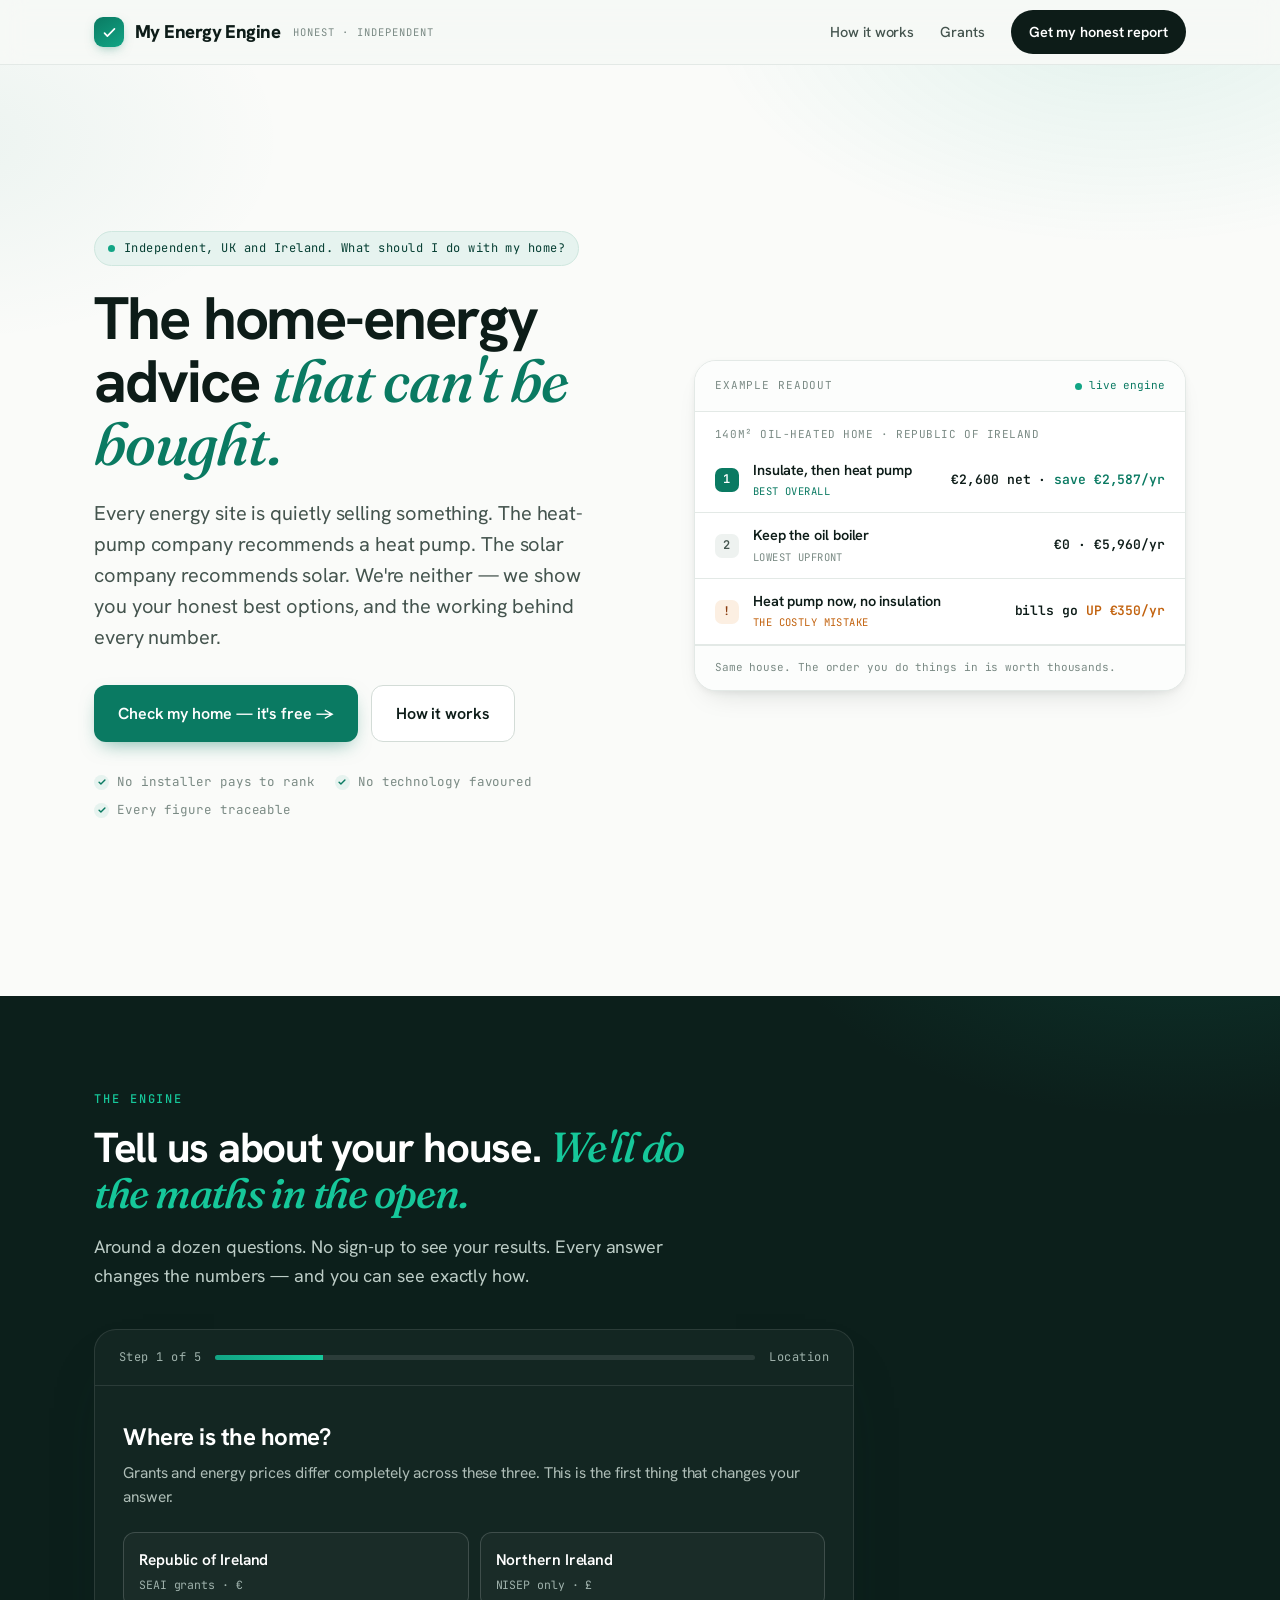
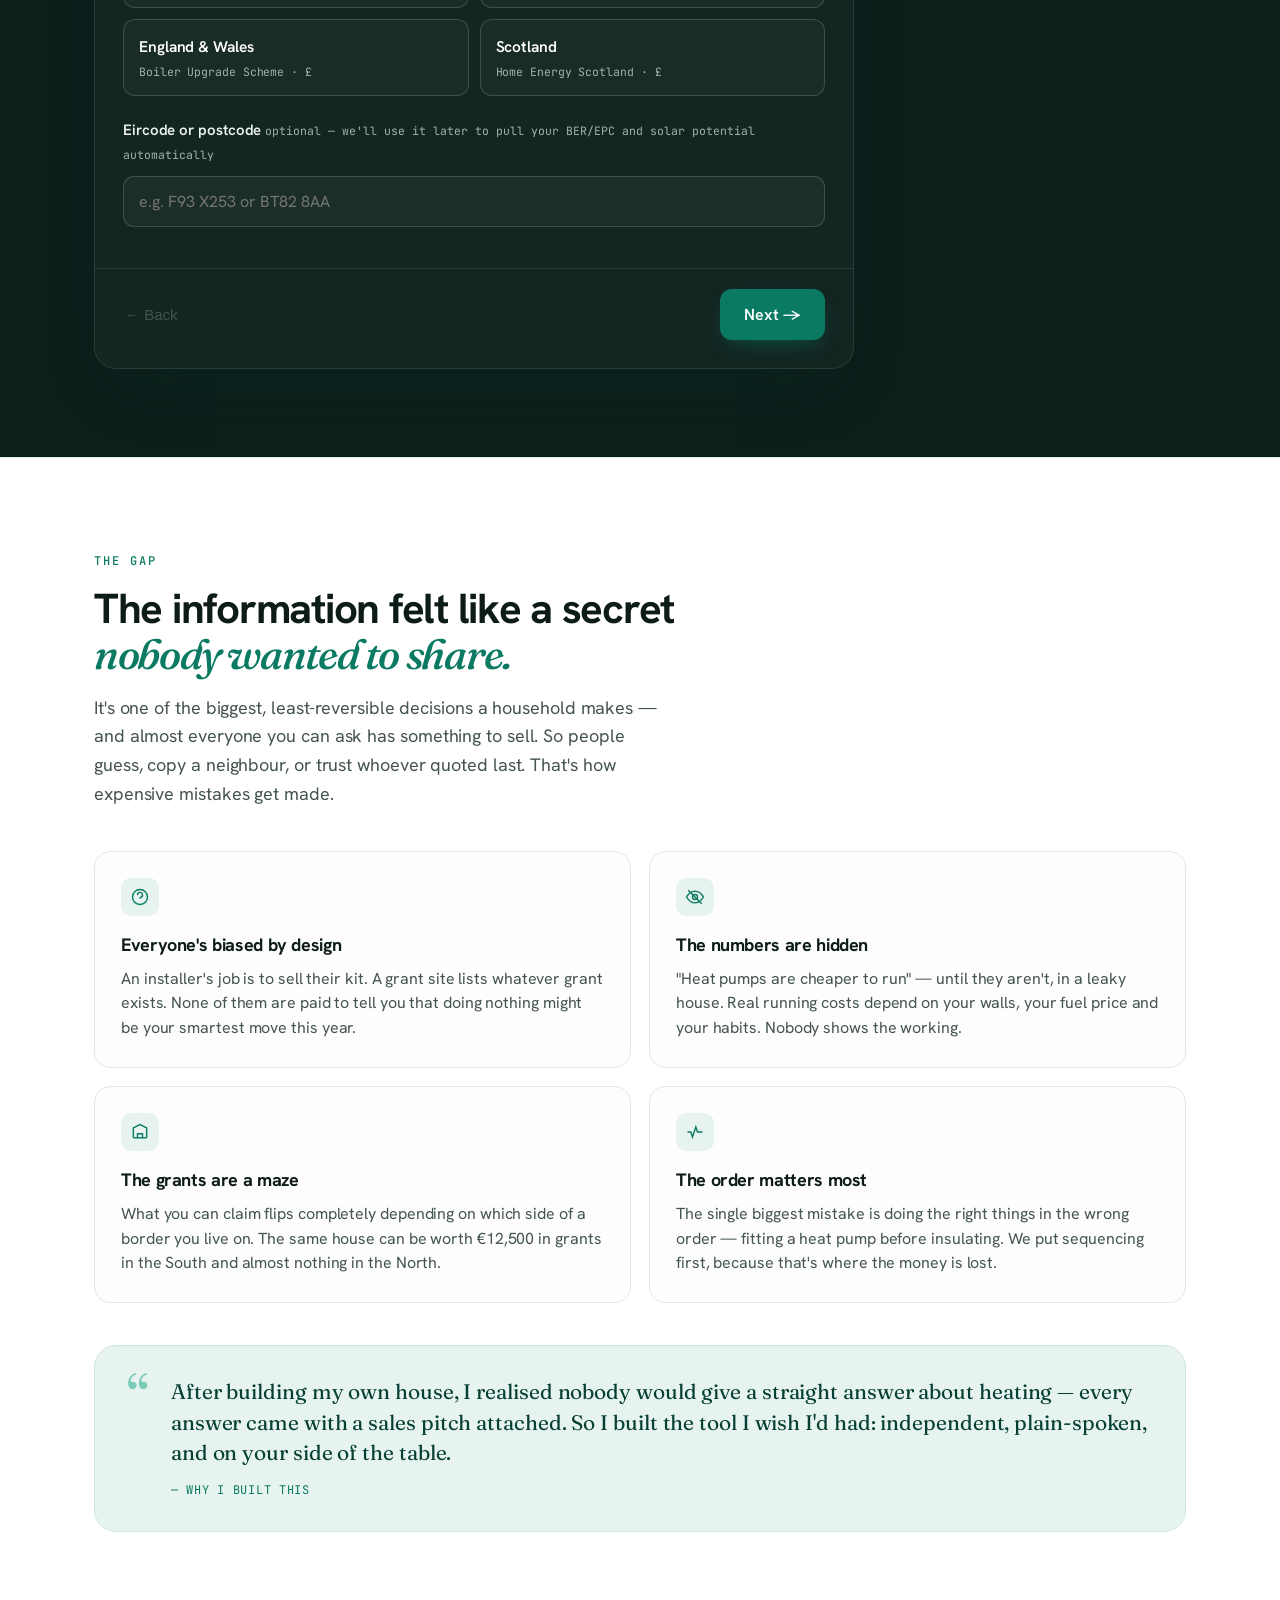
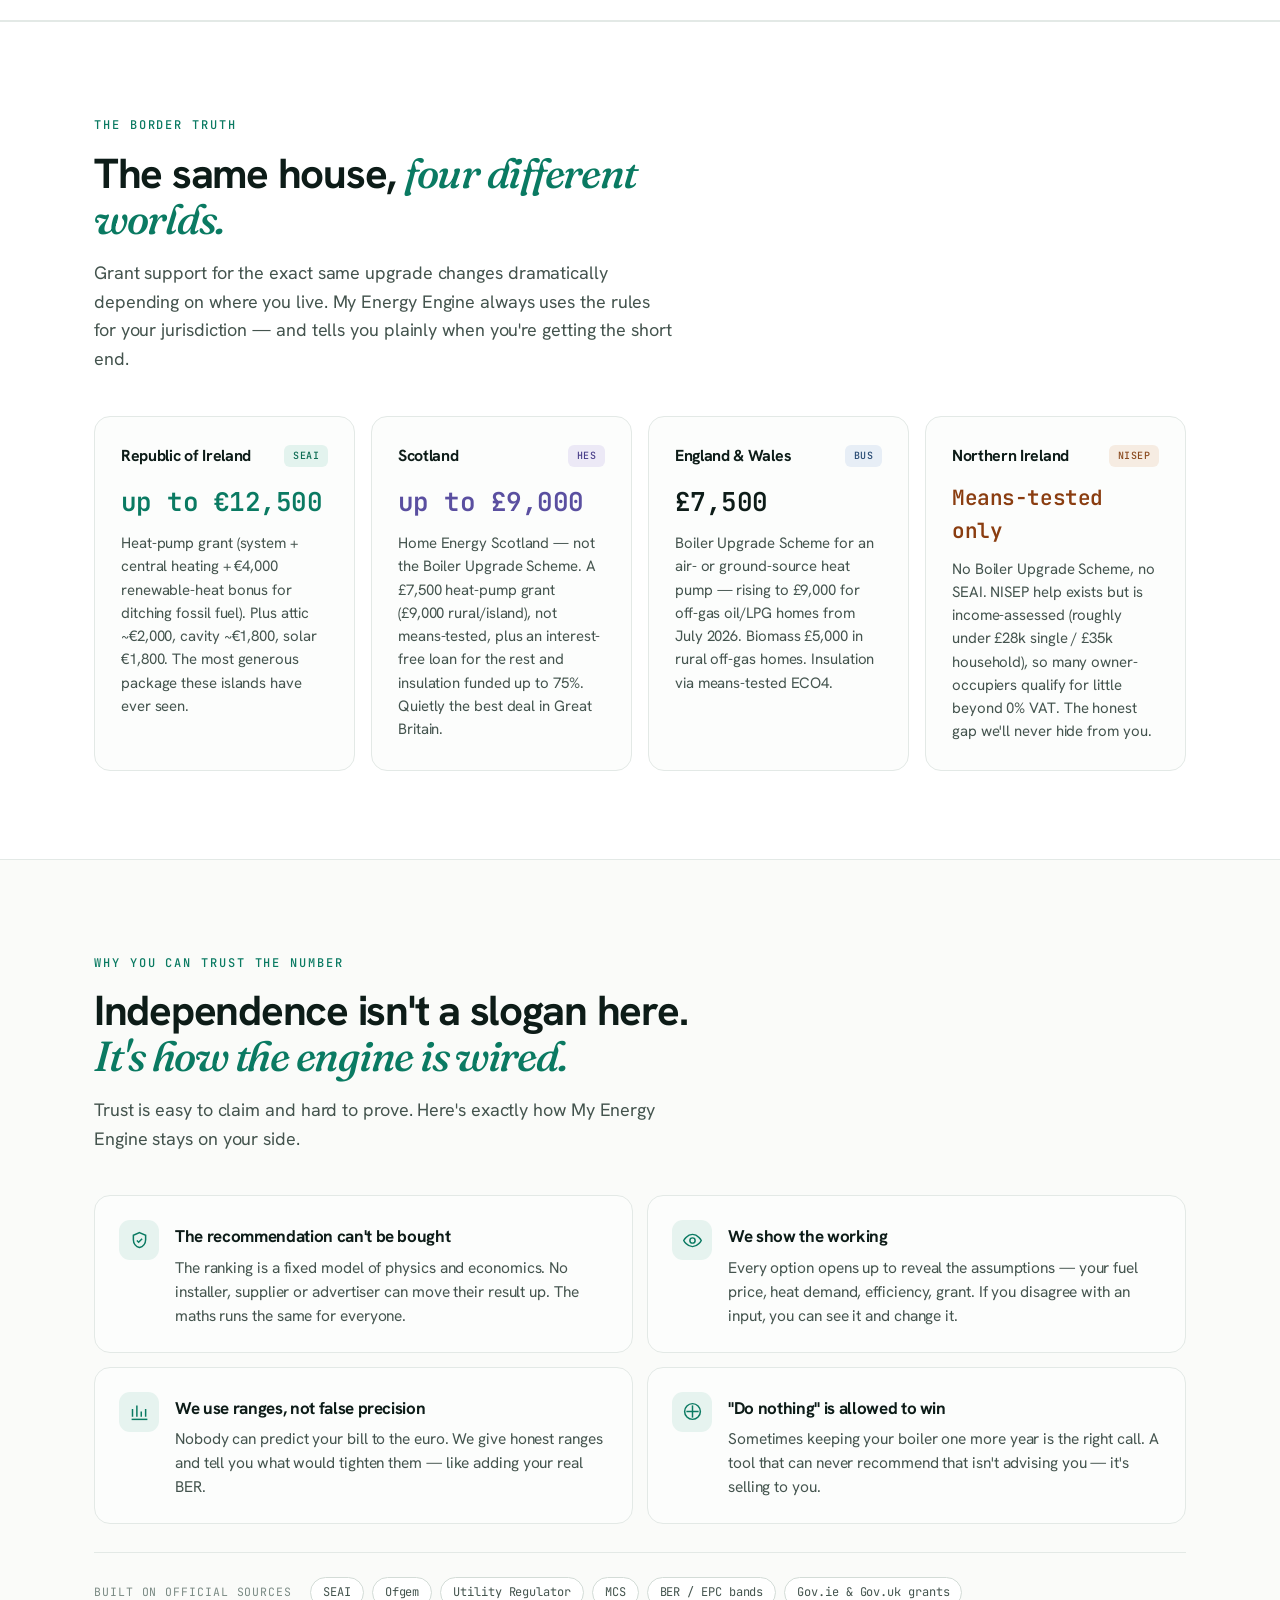
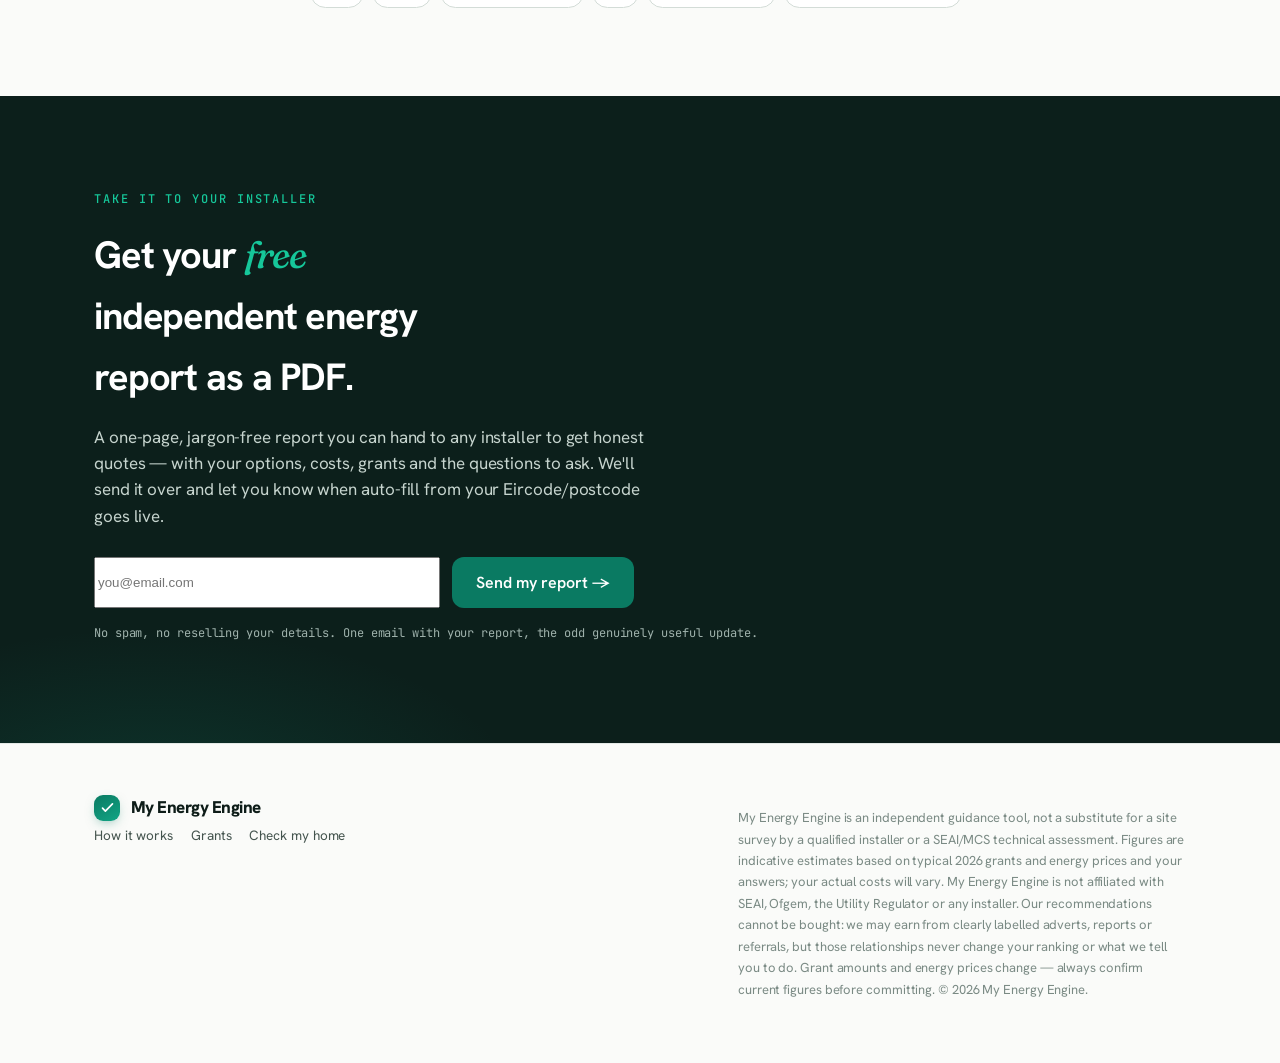
==== index.html @ 62bb9370 "Add files via upload" ====
<!DOCTYPE html>
<html lang="en">
<head>
<meta charset="UTF-8">
<meta name="viewport" content="width=device-width, initial-scale=1.0">
<title>My Energy Engine — the honest home energy advisor | UK &amp; Ireland</title>
<meta name="description" content="An independent home-energy decision engine for the UK and Ireland. We favour no technology and our ranking can't be bought. Tell us about your house and see your honest best options — heat pump, insulation, solar, boiler — with the working shown.">
<meta name="robots" content="index, follow">
<!-- Open Graph -->
<meta property="og:title" content="My Energy Engine — the honest home energy advisor">
<meta property="og:description" content="If it was my own money, what would I do with your house? An independent engine that shows its working and can't be bought.">
<meta property="og:type" content="website">
<meta property="og:locale" content="en_IE">
<!-- og:image to add: 1200x630 og-image.png -->
<link rel="preconnect" href="https://fonts.googleapis.com">
<link rel="preconnect" href="https://fonts.gstatic.com" crossorigin>
<link href="https://fonts.googleapis.com/css2?family=Hanken+Grotesk:wght@400;500;600;700;800&family=Fraunces:ital,opsz,wght@0,9..144,400;0,9..144,500;0,9..144,600;1,9..144,400;1,9..144,500&family=JetBrains+Mono:wght@400;500;600&display=swap" rel="stylesheet">
<style>
  :root{
    --bg:#fafbf9; --surface:#ffffff; --surface-2:#eef2f0; --paper:#fcfdfc;
    --ink:#0d1c18; --ink-soft:#44544e; --muted:#7a8a84; --muted-d:#9fb2ac;
    --brand:#0a7a62; --brand-2:#12a585; --brand-tint:#e6f3ef; --brand-ink:#063f33;
    --mint:#0a7a62; --mint-bright:#16c79a;
    --ember:#c2620e; --ember-soft:#e8975a; --ember-tint:#fcefe2; --ember-ink:#8a3d10;
    --gold:#b9852a;
    --panel:#0c1f1b; --panel-2:#12302a; --panel-line:rgba(255,255,255,.10);
    --line:#e3e9e6; --line-2:#d3dcd7;
    --maxw:1140px; --r:16px; --r-lg:22px;
    --sh-1:0 1px 2px rgba(13,28,24,.06), 0 1px 1px rgba(13,28,24,.04);
    --sh-2:0 2px 6px rgba(13,28,24,.05), 0 14px 30px -16px rgba(13,28,24,.18);
    --sh-3:0 30px 60px -28px rgba(8,40,33,.40);
  }
  *{box-sizing:border-box}
  html{scroll-behavior:smooth}
  body{
    margin:0;background:var(--bg);color:var(--ink);
    font-family:"Hanken Grotesk",system-ui,sans-serif;font-size:17px;line-height:1.6;
    -webkit-font-smoothing:antialiased;text-rendering:optimizeLegibility;letter-spacing:-.005em;
  }
  h1,h2,h3,h4,.ui{font-family:"Hanken Grotesk",system-ui,sans-serif;letter-spacing:-.02em;font-weight:700}
  .serif{font-family:"Fraunces",Georgia,serif;font-weight:500;letter-spacing:-.01em}
  .mono{font-family:"JetBrains Mono",ui-monospace,monospace;font-variant-numeric:tabular-nums}
  a{color:inherit}
  img{max-width:100%}
  .wrap{max-width:var(--maxw);margin:0 auto;padding:0 24px}
  .eyebrow{font-family:"JetBrains Mono",monospace;font-size:12px;letter-spacing:.16em;text-transform:uppercase;color:var(--brand);font-weight:500}
  .panel-eyebrow{color:var(--mint-bright)}

  /* reveal */
  .reveal{opacity:0;transform:translateY(14px);transition:opacity .6s cubic-bezier(.2,.6,.2,1),transform .6s cubic-bezier(.2,.6,.2,1)}
  .reveal.in{opacity:1;transform:none}

  /* ---------- top bar ---------- */
  .bar{position:sticky;top:0;z-index:40;background:rgba(246,248,246,.82);backdrop-filter:saturate(160%) blur(12px);border-bottom:1px solid var(--line)}
  .bar .wrap{display:flex;align-items:center;justify-content:space-between;height:64px}
  .brand{display:flex;align-items:center;gap:11px;font-weight:800;font-size:18.5px;letter-spacing:-.03em;white-space:nowrap;min-width:0}
  .seal{width:30px;height:30px;flex:0 0 auto;border-radius:9px;background:linear-gradient(150deg,var(--brand),var(--brand-2));display:flex;align-items:center;justify-content:center;box-shadow:0 4px 12px -4px rgba(10,122,98,.5)}
  .seal svg{width:17px;height:17px}
  .brand small{font-family:"JetBrains Mono",monospace;font-weight:400;font-size:10.5px;letter-spacing:.1em;color:var(--muted);text-transform:uppercase;margin-left:2px}
  .bar nav{display:flex;align-items:center;gap:26px}
  .bar nav a.nl{font-weight:500;font-size:14.5px;text-decoration:none;color:var(--ink-soft)}
  .bar nav a.nl:hover{color:var(--ink)}
  .bar a.cta{font-weight:600;font-size:14.5px;text-decoration:none;background:var(--ink);color:#fff;padding:10px 18px;border-radius:999px;transition:transform .12s ease,background .15s;white-space:nowrap}
  .bar a.cta:hover{background:var(--brand);transform:translateY(-1px)}
  .cta-short{display:none}

  /* ---------- hero ---------- */
  .hero{position:relative;overflow:hidden}
  .hero::before{content:"";position:absolute;inset:0;background:
    radial-gradient(680px 380px at 88% -6%, rgba(18,165,133,.10), transparent 62%),
    radial-gradient(560px 340px at -4% 8%, rgba(10,122,98,.06), transparent 60%);pointer-events:none}
  .hero .wrap{position:relative;z-index:2;display:grid;grid-template-columns:1.05fr .95fr;gap:56px;align-items:center;padding:78px 24px 88px}
  .hgrip{font-family:"JetBrains Mono",monospace;display:inline-flex;align-items:center;gap:9px;font-size:12px;letter-spacing:.04em;color:var(--brand-ink);background:var(--brand-tint);border:1px solid #cfe7df;padding:7px 13px;border-radius:999px}
  .hgrip b{width:7px;height:7px;border-radius:50%;background:var(--brand-2);display:block}
  h1.hh{font-size:clamp(36px,5.4vw,60px);line-height:1.03;margin:22px 0 0;letter-spacing:-.035em}
  h1.hh em{font-family:"Fraunces",Georgia,serif;font-style:italic;font-weight:500;color:var(--brand);letter-spacing:-.02em}
  .hero .lede{font-size:clamp(17px,2vw,20px);color:var(--ink-soft);max-width:46ch;margin:22px 0 0;line-height:1.55}
  .hero-cta{display:flex;flex-wrap:wrap;gap:13px;margin:32px 0 0}
  .btn{font-family:"Hanken Grotesk",sans-serif;font-weight:600;font-size:16px;border:0;border-radius:12px;padding:15px 24px;cursor:pointer;text-decoration:none;display:inline-flex;align-items:center;gap:9px;transition:transform .12s ease,background .15s ease,box-shadow .15s,border-color .15s}
  .btn:active{transform:translateY(1px)}
  .btn-primary{background:var(--brand);color:#fff;box-shadow:0 8px 20px -8px rgba(10,122,98,.6)}
  .btn-primary:hover{background:#096b56;box-shadow:0 10px 26px -8px rgba(10,122,98,.7)}
  .btn-ghost{background:var(--surface);color:var(--ink);border:1px solid var(--line-2)}
  .btn-ghost:hover{border-color:var(--ink);background:#fff}
  .htrust{display:flex;flex-wrap:wrap;gap:8px 20px;margin:30px 0 0;font-family:"JetBrains Mono",monospace;font-size:12.5px;color:var(--muted)}
  .htrust span{display:flex;align-items:center;gap:8px}
  .htrust span::before{content:"";width:15px;height:15px;flex:0 0 auto;border-radius:50%;background:var(--brand-tint) url("data:image/svg+xml,%3Csvg xmlns='http://www.w3.org/2000/svg' width='10' height='10' viewBox='0 0 12 12'%3E%3Cpath d='M2.5 6.2l2.2 2.2L9.5 3.6' stroke='%230a7a62' stroke-width='1.7' fill='none' stroke-linecap='round' stroke-linejoin='round'/%3E%3C/svg%3E") center/10px no-repeat}

  /* hero readout card */
  .readout{background:var(--surface);border:1px solid var(--line);border-radius:var(--r-lg);box-shadow:var(--sh-2);overflow:hidden}
  .ro-top{display:flex;align-items:center;justify-content:space-between;padding:16px 20px;border-bottom:1px solid var(--line);background:var(--paper)}
  .ro-top .rl{font-family:"JetBrains Mono",monospace;font-size:11px;letter-spacing:.08em;text-transform:uppercase;color:var(--muted)}
  .ro-live{display:flex;align-items:center;gap:7px;font-family:"JetBrains Mono",monospace;font-size:11px;color:var(--brand)}
  .ro-live i{width:7px;height:7px;border-radius:50%;background:var(--brand-2);box-shadow:0 0 0 0 rgba(18,165,133,.5);animation:pulse 2.4s infinite}
  @keyframes pulse{0%{box-shadow:0 0 0 0 rgba(18,165,133,.45)}70%{box-shadow:0 0 0 7px rgba(18,165,133,0)}100%{box-shadow:0 0 0 0 rgba(18,165,133,0)}}
  .ro-sub{padding:14px 20px 4px;font-family:"JetBrains Mono",monospace;font-size:11px;letter-spacing:.05em;text-transform:uppercase;color:var(--muted)}
  .ro-row{display:flex;align-items:center;gap:14px;justify-content:space-between;padding:13px 20px;border-bottom:1px solid var(--line)}
  .ro-row:last-child{border-bottom:0}
  .ro-rank{width:24px;height:24px;border-radius:7px;flex:0 0 auto;display:flex;align-items:center;justify-content:center;font-family:"JetBrains Mono",monospace;font-size:12px;font-weight:600;background:var(--surface-2);color:var(--ink-soft)}
  .ro-row.best .ro-rank{background:var(--brand);color:#fff}
  .ro-row.bad .ro-rank{background:var(--ember-tint);color:var(--ember-ink)}
  .ro-name{flex:1;min-width:0}
  .ro-name .nm{display:block;font-weight:600;font-size:14.5px;line-height:1.25}
  .ro-name .tg{display:block;font-family:"JetBrains Mono",monospace;font-size:10.5px;letter-spacing:.04em;color:var(--muted);text-transform:uppercase;margin-top:4px}
  .ro-row.best .ro-name .tg{color:var(--brand)}
  .ro-row.bad .ro-name .tg{color:var(--ember)}
  .ro-fig{font-family:"JetBrains Mono",monospace;font-size:13px;font-weight:600;text-align:right;white-space:nowrap}
  .ro-fig b{color:var(--brand);font-weight:600}
  .ro-row.bad .ro-fig b{color:var(--ember)}
  .ro-foot{padding:13px 20px;font-family:"JetBrains Mono",monospace;font-size:11px;color:var(--muted);background:var(--paper);border-top:1px solid var(--line)}

  /* ---------- generic sections ---------- */
  section{padding:88px 0}
  .sec-head{max-width:62ch}
  .sec-head h2{font-size:clamp(28px,4vw,42px);line-height:1.07;margin:14px 0 0;letter-spacing:-.03em}
  .sec-head h2 em{font-family:"Fraunces",Georgia,serif;font-style:italic;font-weight:500;color:var(--brand)}
  .sec-head p{color:var(--ink-soft);margin:16px 0 0;font-size:18px;max-width:58ch}

  /* problem */
  .problem{background:var(--surface);border-top:1px solid var(--line);border-bottom:1px solid var(--line)}
  .pgrid{display:grid;grid-template-columns:repeat(2,1fr);gap:18px;margin-top:42px}
  .pcard{background:var(--paper);border:1px solid var(--line);border-radius:var(--r);padding:26px;transition:transform .18s ease,box-shadow .18s ease,border-color .18s}
  .pcard:hover{transform:translateY(-3px);box-shadow:var(--sh-2);border-color:var(--line-2)}
  .picon{width:38px;height:38px;border-radius:10px;background:var(--brand-tint);display:flex;align-items:center;justify-content:center;margin-bottom:15px}
  .picon svg{width:20px;height:20px;stroke:var(--brand);fill:none;stroke-width:1.7}
  .pcard h3{font-size:18px;margin:0 0 7px;font-weight:700;letter-spacing:-.02em}
  .pcard p{margin:0;color:var(--ink-soft);font-size:16px;line-height:1.55}
  .founder{margin-top:42px;display:flex;gap:22px;align-items:flex-start;background:var(--brand-tint);border:1px solid #cfe7df;border-radius:var(--r-lg);padding:30px 32px}
  .founder .qmark{font-family:"Fraunces",Georgia,serif;font-size:60px;line-height:.7;color:var(--brand-2);flex:0 0 auto;opacity:.5}
  .founder p{margin:0;font-family:"Fraunces",Georgia,serif;font-size:21px;line-height:1.45;color:var(--brand-ink);font-weight:400}
  .founder cite{display:block;margin-top:14px;font-family:"JetBrains Mono",monospace;font-style:normal;font-size:12px;letter-spacing:.06em;color:var(--brand);text-transform:uppercase}

  /* ---------- the engine / wizard (dark instrument) ---------- */
  .engine{background:var(--panel);color:#eef3f0;position:relative;overflow:hidden}
  .engine::before{content:"";position:absolute;inset:0;background:radial-gradient(700px 380px at 92% -10%,rgba(18,165,133,.16),transparent 60%);pointer-events:none}
  .engine .wrap{position:relative;z-index:2}
  .engine .sec-head h2{color:#fff}
  .engine .sec-head h2 em{color:var(--mint-bright)}
  .engine .sec-head p{color:#bcccc6}
  .engine .eyebrow{color:var(--mint-bright)}
  .wizard{margin-top:38px;background:rgba(255,255,255,.03);border:1px solid var(--panel-line);border-radius:var(--r-lg);overflow:hidden;box-shadow:var(--sh-3);max-width:760px}
  .prog{display:flex;align-items:center;gap:14px;padding:18px 24px;border-bottom:1px solid var(--panel-line);font-family:"JetBrains Mono",monospace;font-size:12px;color:var(--muted-d);letter-spacing:.04em}
  .progbar{flex:1;height:5px;border-radius:3px;background:rgba(255,255,255,.10);overflow:hidden}
  .progbar i{display:block;height:100%;width:20%;background:linear-gradient(90deg,var(--brand-2),var(--mint-bright));transition:width .4s cubic-bezier(.2,.7,.2,1)}
  .step{display:none;padding:32px 28px 8px}
  .step.active{display:block;animation:fade .35s ease}
  @keyframes fade{from{opacity:0;transform:translateY(7px)}to{opacity:1;transform:none}}
  .step h3{font-size:24px;margin:0 0 5px;color:#fff;font-weight:700;letter-spacing:-.02em}
  .step .hint{color:#aebdb7;font-size:15.5px;margin:0 0 24px;line-height:1.5}
  .field{margin:0 0 22px}
  .field>label{display:block;font-weight:600;font-size:15px;margin-bottom:10px;color:#eef3f0}
  .field .sub{font-family:"JetBrains Mono",monospace;font-size:11.5px;color:var(--muted-d);font-weight:400;text-transform:none;letter-spacing:0}
  select,input[type=text],input[type=number]{
    width:100%;font-family:"Hanken Grotesk",sans-serif;font-size:16px;color:#fff;background:rgba(255,255,255,.04);
    border:1px solid rgba(255,255,255,.16);border-radius:11px;padding:14px 15px;appearance:none;transition:border-color .15s,box-shadow .15s}
  select{background-image:url("data:image/svg+xml,%3Csvg xmlns='http://www.w3.org/2000/svg' width='12' height='8' viewBox='0 0 12 8'%3E%3Cpath d='M1 1l5 5 5-5' stroke='%237fb3a6' stroke-width='1.6' fill='none'/%3E%3C/svg%3E");background-repeat:no-repeat;background-position:right 15px center;padding-right:38px}
  select:focus,input:focus{outline:none;border-color:var(--mint-bright);box-shadow:0 0 0 3px rgba(22,199,154,.22)}
  .opts{display:grid;gap:11px}
  .opts.cols-3{grid-template-columns:repeat(3,1fr)}
  .opts.cols-2{grid-template-columns:repeat(2,1fr)}
  .opt{position:relative}
  .opt input{position:absolute;opacity:0;inset:0;cursor:pointer}
  .opt label{display:block;cursor:pointer;border:1px solid rgba(255,255,255,.16);border-radius:12px;padding:15px;background:rgba(255,255,255,.03);transition:.15s;height:100%}
  .opt .ot{font-weight:600;font-size:15.5px;color:#fff}
  .opt .od{font-family:"JetBrains Mono",monospace;font-size:11.5px;color:var(--muted-d);margin-top:4px;line-height:1.35}
  .opt input:checked+label{border-color:var(--mint-bright);background:rgba(22,199,154,.12);box-shadow:0 0 0 1px var(--mint-bright) inset}
  .opt input:focus-visible+label{outline:2px solid var(--mint-bright);outline-offset:2px}
  .rangewrap{display:flex;align-items:center;gap:16px}
  input[type=range]{flex:1;-webkit-appearance:none;height:6px;border-radius:3px;background:rgba(255,255,255,.16);padding:0}
  input[type=range]::-webkit-slider-thumb{-webkit-appearance:none;width:22px;height:22px;border-radius:50%;background:var(--mint-bright);cursor:pointer;border:3px solid #0c1f1b;box-shadow:0 2px 8px rgba(0,0,0,.4)}
  input[type=range]::-moz-range-thumb{width:22px;height:22px;border-radius:50%;background:var(--mint-bright);cursor:pointer;border:3px solid #0c1f1b}
  .rangeval{font-family:"JetBrains Mono",monospace;font-weight:600;font-size:17px;min-width:92px;text-align:right;color:#fff}
  .check{display:flex;gap:12px;align-items:flex-start;background:rgba(255,255,255,.03);border:1px solid rgba(255,255,255,.16);border-radius:12px;padding:14px 15px;cursor:pointer;transition:border-color .15s}
  .check:hover{border-color:rgba(255,255,255,.3)}
  .check input{margin-top:3px;width:18px;height:18px;accent-color:var(--mint-bright)}
  .check .ct{font-weight:500;font-size:15px;color:#fff}
  .check .cd{font-family:"JetBrains Mono",monospace;font-size:11.5px;color:var(--muted-d);display:block;margin-top:2px}
  .row2{display:grid;grid-template-columns:1fr 1fr;gap:15px}
  .berbox{display:none;margin-top:10px}
  .berbox.show{display:block}
  .navbtns{display:flex;justify-content:space-between;align-items:center;gap:12px;padding:20px 28px 28px;border-top:1px solid var(--panel-line);margin-top:10px}
  .lnk{background:none;border:0;color:#aebdb7;font-weight:500;font-size:15px;cursor:pointer;padding:8px 2px}
  .lnk:hover{color:#fff}
  .lnk[disabled]{opacity:.3;cursor:default}
  .err{color:var(--ember-soft);font-family:"JetBrains Mono",monospace;font-size:12.5px;margin-top:8px;min-height:1px}

  /* ---------- results ---------- */
  .results{background:var(--bg);scroll-margin-top:72px}
  .results[hidden]{display:none}
  .verdict{background:var(--panel);color:#fff;border-radius:var(--r-lg);padding:34px 32px;position:relative;overflow:hidden;box-shadow:var(--sh-3)}
  .verdict::after{content:"";position:absolute;inset:0;background:radial-gradient(560px 240px at 90% -20%,rgba(22,199,154,.22),transparent 62%);pointer-events:none}
  .verdict .vlab{font-family:"JetBrains Mono",monospace;font-size:12px;letter-spacing:.1em;text-transform:uppercase;color:var(--mint-bright);position:relative;z-index:2}
  .verdict h3{font-size:clamp(26px,4vw,38px);margin:10px 0 0;font-weight:700;position:relative;z-index:2;letter-spacing:-.03em}
  .verdict .vwhy{color:#c6d4ce;margin:15px 0 0;max-width:60ch;position:relative;z-index:2;font-size:17px;line-height:1.55}
  .vstats{display:flex;flex-wrap:wrap;gap:26px 44px;margin:28px 0 0;position:relative;z-index:2}
  .vstat .n{font-family:"JetBrains Mono",monospace;font-weight:600;font-size:25px;color:#fff;letter-spacing:-.01em}
  .vstat .n.good{color:var(--mint-bright)}
  .vstat .l{font-family:"JetBrains Mono",monospace;font-size:11px;letter-spacing:.06em;text-transform:uppercase;color:var(--muted-d);margin-top:3px}
  .confnote{margin:26px 0 0;font-family:"JetBrains Mono",monospace;font-size:12.5px;color:var(--muted-d);position:relative;z-index:2;padding-top:20px;border-top:1px solid var(--panel-line)}
  .confhead{display:flex;gap:9px;align-items:center}
  .confnote b{color:#fff;font-weight:600}
  .confgrid{display:flex;flex-wrap:wrap;gap:7px;margin-top:13px}
  .confgrid span{display:inline-flex;align-items:center;gap:5px;font-size:11.5px;padding:5px 11px;border-radius:999px;border:1px solid var(--panel-line);white-space:nowrap}
  .confgrid span.y{color:var(--mint-bright)}
  .confgrid span.n{color:#cdb893}
  .conftip{margin-top:12px;font-size:11.5px;color:var(--muted-d);max-width:54ch;line-height:1.5}
  .confdot{width:9px;height:9px;border-radius:50%;background:var(--mint-bright);flex:0 0 auto}

  .mistake{margin-top:20px;background:var(--ember-tint);border:1px solid #f0c9a6;border-left:4px solid var(--ember);border-radius:var(--r);padding:22px 24px}
  .mistake h4{font-size:17px;margin:0 0 7px;color:var(--ember-ink);font-weight:700;display:flex;align-items:center;gap:9px}
  .mistake p{margin:0;color:#6b4424;font-size:16px;line-height:1.5}

  /* provisional verdict + confirm block */
  .verdict.provisional{box-shadow:0 0 0 1px var(--gold) inset,var(--sh-3)}
  .verdict.provisional .vlab{color:#e8c98b}
  .confirm{margin:22px 0 0;position:relative;z-index:2;background:rgba(255,255,255,.05);border:1px solid var(--panel-line);border-radius:14px;padding:18px 20px}
  .cflabel{font-family:"JetBrains Mono",monospace;font-size:12px;letter-spacing:.06em;text-transform:uppercase;color:#e8c98b;font-weight:600}
  .confirm ul{margin:11px 0 0;padding-left:18px;color:#dfe8e4}
  .confirm li{margin:5px 0}
  .confirm p{margin:13px 0 0;color:#bcccc6;font-size:15px;line-height:1.5}

  /* route map */
  .route{margin-top:24px;background:var(--surface);border:1px solid var(--line);border-radius:var(--r-lg);padding:30px 30px 14px;box-shadow:var(--sh-1)}
  .route.provis{border-color:#e6d2ac;background:linear-gradient(180deg,#fffdf8,var(--surface))}
  .route-head .eyebrow{color:var(--brand)}
  .route.provis .route-head .eyebrow{color:var(--gold)}
  .route-head h3{font-size:clamp(20px,3vw,26px);margin:10px 0 0;letter-spacing:-.025em;font-weight:700}
  .route-econ{font-family:"JetBrains Mono",monospace;font-size:14px;color:var(--ink-soft);margin:12px 0 0}
  .route-econ b{color:var(--brand);font-weight:600}
  .route-econ.muted{color:var(--muted)}
  .steps{list-style:none;margin:26px 0 0;padding:0}
  .rstep{display:flex;gap:18px;padding:0 0 24px;position:relative}
  .rstep::before{content:"";position:absolute;left:16px;top:34px;bottom:0;width:2px;background:var(--line-2)}
  .rstep:last-child::before{display:none}
  .rdot{width:34px;height:34px;border-radius:50%;flex:0 0 auto;background:var(--brand);color:#fff;font-family:"JetBrains Mono",monospace;font-weight:600;font-size:14px;display:flex;align-items:center;justify-content:center;position:relative;z-index:1}
  .route.provis .rdot{background:var(--gold)}
  .rbody{padding-top:4px;min-width:0}
  .rtitle{font-weight:700;font-size:17px;letter-spacing:-.02em;display:flex;align-items:center;gap:10px;flex-wrap:wrap}
  .rtag{font-family:"JetBrains Mono",monospace;font-size:10px;letter-spacing:.05em;text-transform:uppercase;color:var(--brand);background:var(--brand-tint);border-radius:999px;padding:3px 9px;font-weight:500}
  .route.provis .rtag{color:var(--gold);background:#f7eeda}
  .rbody p{margin:6px 0 0;color:var(--ink-soft);font-size:15.5px;line-height:1.5}
  .rcost{font-family:"JetBrains Mono",monospace;font-size:13px;color:var(--ink);margin-top:9px;display:inline-block;background:var(--surface-2);border-radius:8px;padding:5px 11px}

  /* conditional verdict */
  .verdict.conditional{box-shadow:0 0 0 1px var(--mint-bright) inset,var(--sh-3)}
  .verdict.conditional .vlab{color:var(--mint-bright)}
  .verdict .vwhy em{font-family:"Fraunces",Georgia,serif;font-style:italic;color:var(--mint-bright)}
  .condition{margin:22px 0 0;position:relative;z-index:2;background:rgba(22,199,154,.08);border:1px solid rgba(22,199,154,.3);border-radius:14px;padding:18px 20px}
  .condition .cflabel{color:var(--mint-bright)}
  .condition ul{margin:11px 0 0;padding-left:18px;color:#dfe8e4}
  .condition li{margin:6px 0;line-height:1.45}
  .condition b{color:#fff;font-weight:600}
  .condition p{margin:13px 0 0;color:#bcccc6;font-size:15px;line-height:1.5}

  /* red flags panel */
  .flags{margin-top:24px;background:var(--surface);border:1px solid var(--line);border-radius:var(--r-lg);padding:28px 28px 12px;box-shadow:var(--sh-1)}
  .flags-head{display:flex;gap:15px;align-items:flex-start}
  .fico{width:34px;height:34px;border-radius:9px;flex:0 0 auto;background:var(--ember-tint);color:var(--ember-ink);font-family:"JetBrains Mono",monospace;font-weight:600;font-size:18px;display:flex;align-items:center;justify-content:center}
  .flags-head h3{font-size:clamp(19px,3vw,23px);margin:2px 0 0;letter-spacing:-.025em;font-weight:700}
  .flags-head p{margin:6px 0 0;color:var(--ink-soft);font-size:15.5px;line-height:1.45}
  .flist{margin-top:10px}
  .flag{padding:18px 0;border-top:1px solid var(--line);display:flex;gap:14px}
  .flag::before{content:"";flex:0 0 auto;width:8px;height:8px;border-radius:2px;background:var(--ember);margin-top:8px}
  .fbody{min-width:0}
  .ft{font-weight:700;font-size:16px;letter-spacing:-.015em}
  .fd{color:var(--ink-soft);font-size:15.5px;line-height:1.5;margin-top:3px}

  /* assumptions centre */
  .assume{margin-top:24px;background:var(--surface);border:1px solid var(--line);border-radius:var(--r-lg);box-shadow:var(--sh-1);overflow:hidden}
  .assume summary{list-style:none;cursor:pointer;display:flex;align-items:center;justify-content:space-between;gap:12px;padding:20px 24px;font-weight:700;font-size:16.5px;letter-spacing:-.02em}
  .assume summary::-webkit-details-marker{display:none}
  .aco{color:var(--brand);margin-right:5px}
  .achint{font-family:"JetBrains Mono",monospace;font-size:11px;letter-spacing:.05em;text-transform:uppercase;color:var(--muted);font-weight:500;flex:0 0 auto}
  .assume[open] summary{border-bottom:1px solid var(--line)}
  .abody{padding:22px 24px 24px}
  .ac-intro{margin:0;color:var(--ink-soft);font-size:15.5px;line-height:1.5}
  .ac-edited{color:var(--brand)}
  .ac-group{margin-top:22px}
  .ac-gl{font-family:"JetBrains Mono",monospace;font-size:11.5px;letter-spacing:.06em;text-transform:uppercase;color:var(--brand);font-weight:600;margin-bottom:12px}
  .ac-gl small{color:var(--muted);font-weight:400;text-transform:none;letter-spacing:0;margin-left:4px}
  .ac-note{margin:0 0 12px;font-size:14px;color:var(--ink-soft);background:var(--surface-2);border-radius:10px;padding:11px 13px;line-height:1.45}
  .ac-fields{display:grid;grid-template-columns:repeat(auto-fit,minmax(190px,1fr));gap:13px}
  .acf{display:flex;flex-direction:column;gap:6px}
  .acf span{font-size:13.5px;color:var(--ink-soft);font-weight:600}
  .acf span small{color:var(--muted);font-weight:400;font-family:"JetBrains Mono",monospace}
  .acf input{width:100%;font-family:"JetBrains Mono",monospace;font-size:15px;color:var(--ink);background:var(--paper);border:1px solid var(--line-2);border-radius:10px;padding:11px 12px;-moz-appearance:textfield}
  .acf input:focus{outline:none;border-color:var(--brand);box-shadow:0 0 0 3px rgba(10,122,98,.15)}
  .ac-read{display:grid;gap:10px}
  .ac-read span{font-size:14.5px;color:var(--ink-soft)}
  .ac-read b{color:var(--ink);font-weight:600}
  .ac-read .mono{color:var(--brand)}
  .ac-actions{display:flex;flex-wrap:wrap;align-items:center;gap:14px;margin-top:24px;padding-top:20px;border-top:1px solid var(--line)}
  .ac-reset{background:none;border:0;color:var(--ink-soft);font-family:"Hanken Grotesk",sans-serif;font-weight:600;font-size:14.5px;cursor:pointer;padding:8px 4px}
  .ac-reset:hover{color:var(--ink)}

  .rlist{margin-top:32px;display:grid;gap:16px}
  .card{background:var(--surface);border:1px solid var(--line);border-radius:var(--r);overflow:hidden;transition:box-shadow .18s,transform .18s,border-color .18s}
  .card:hover{box-shadow:var(--sh-2);transform:translateY(-2px)}
  .card.top{border-color:var(--brand);box-shadow:0 0 0 1px var(--brand) inset,0 14px 36px -20px rgba(10,122,98,.5)}
  .chead{display:flex;align-items:flex-start;gap:15px;padding:22px 24px 17px}
  .rank{font-family:"JetBrains Mono",monospace;font-weight:600;font-size:13px;color:#fff;background:var(--ink);width:32px;height:32px;border-radius:9px;display:flex;align-items:center;justify-content:center;flex:0 0 auto}
  .card.top .rank{background:var(--brand)}
  .ctitle{flex:1;min-width:0}
  .ctitle h4{font-size:19px;margin:0;font-weight:700;letter-spacing:-.02em}
  .ctitle .meas{font-family:"JetBrains Mono",monospace;font-size:12.5px;color:var(--muted);margin-top:5px}
  .badges{display:flex;flex-wrap:wrap;gap:6px;margin-top:11px}
  .badge{font-family:"JetBrains Mono",monospace;font-size:10.5px;letter-spacing:.04em;text-transform:uppercase;padding:4px 10px;border-radius:999px;border:1px solid currentColor;font-weight:500}
  .badge.run{color:var(--brand)}
  .badge.up{color:var(--ink-soft)}
  .badge.green{color:#2f8f4f}
  .badge.pay{color:var(--gold)}
  .badge.warn{color:var(--ember);border-color:var(--ember);background:var(--ember-tint)}
  .cfigs{display:grid;grid-template-columns:repeat(4,1fr);border-top:1px solid var(--line);background:var(--paper)}
  .cfig{padding:16px 18px;border-right:1px solid var(--line)}
  .cfig:last-child{border-right:0}
  .cfig .k{font-family:"JetBrains Mono",monospace;font-size:10px;letter-spacing:.05em;text-transform:uppercase;color:var(--muted)}
  .cfig .v{font-family:"JetBrains Mono",monospace;font-weight:600;font-size:16.5px;margin-top:4px}
  .cfig .v.run{color:var(--brand)}
  .cfig .v.bad{color:var(--ember)}
  .cfig .v small{font-size:11px;color:var(--muted);font-weight:400}
  .gauge{height:6px;background:var(--surface-2);margin:0 24px;border-radius:3px;overflow:hidden}
  .gauge i{display:block;height:100%;border-radius:3px;background:linear-gradient(90deg,var(--brand),var(--brand-2));transition:width .6s cubic-bezier(.2,.7,.2,1)}
  .gauge.over i{background:linear-gradient(90deg,var(--ember-soft),var(--ember))}
  .working{padding:0 24px}
  .working details{border-top:1px solid var(--line);margin-top:6px}
  .working summary{list-style:none;cursor:pointer;font-weight:600;font-size:14px;color:var(--brand);padding:15px 0;display:flex;align-items:center;gap:8px}
  .working summary::-webkit-details-marker{display:none}
  .working summary::before{content:"";width:8px;height:8px;border-right:2px solid var(--brand);border-bottom:2px solid var(--brand);transform:rotate(-45deg);transition:transform .18s;margin-left:2px}
  details[open] summary::before{transform:rotate(45deg)}
  .working .wbody{padding:2px 0 22px;font-size:15px;color:var(--ink-soft)}
  .working .wbody ul{margin:6px 0 0;padding-left:18px}
  .working .wbody li{margin:5px 0;line-height:1.5}
  .working .wbody .warnline{color:var(--ember-ink)}

  .restart{margin-top:28px;text-align:center}

  /* paid report CTA — the till */
  .report-cta{margin-top:24px;background:linear-gradient(160deg,var(--brand-tint),var(--surface));border:1px solid #cfe7df;border-radius:var(--r-lg);padding:32px 30px;text-align:center;box-shadow:var(--sh-1)}
  .rc-tag{font-family:"JetBrains Mono",monospace;font-size:11.5px;letter-spacing:.1em;text-transform:uppercase;color:var(--brand);font-weight:600}
  .report-cta h3{font-size:clamp(21px,3.4vw,28px);margin:12px 0 0;letter-spacing:-.025em;color:var(--brand-ink)}
  .report-cta>p{margin:14px auto 0;max-width:54ch;color:var(--ink-soft);font-size:16px;line-height:1.55}
  .report-cta .btn-primary{margin-top:22px}
  .rc-note{font-family:"JetBrains Mono",monospace;font-size:12px;color:var(--muted);margin-top:16px}

  /* grants */
  .grants{background:var(--surface);border-top:1px solid var(--line);border-bottom:1px solid var(--line)}
  .gflex{display:grid;grid-template-columns:repeat(4,1fr);gap:16px;margin-top:42px}
  .gcard{border:1px solid var(--line);border-radius:var(--r);padding:26px;background:var(--paper);transition:transform .18s,box-shadow .18s}
  .gcard:hover{transform:translateY(-3px);box-shadow:var(--sh-2)}
  .gcard h3{font-size:16px;margin:0 0 12px;font-weight:700;display:flex;align-items:center;gap:9px;justify-content:space-between}
  .gcard .gtag{font-family:"JetBrains Mono",monospace;font-size:10px;letter-spacing:.05em;text-transform:uppercase;padding:3px 9px;border-radius:6px;font-weight:500}
  .gcard.roi .gtag{background:#e3f3ee;color:#0c6b53}
  .gcard.gb .gtag{background:#e7eef6;color:#274a73}
  .gcard.ni .gtag{background:#f6ece2;color:#8a4a1f}
  .gcard.scot .gtag{background:#ece9f6;color:#4a3f8a}
  .gcard.scot .big{color:#5a4fa0}
  .gcard p{margin:10px 0 0;font-size:15px;color:var(--ink-soft);line-height:1.55}
  .gcard .big{font-family:"JetBrains Mono",monospace;font-weight:600;font-size:26px;color:var(--ink);display:block;letter-spacing:-.02em}
  .gcard.roi .big{color:var(--brand)}
  .gcard.ni .big{font-size:21px;color:var(--ember-ink)}

  /* trust */
  .trust .tgrid{display:grid;grid-template-columns:1fr 1fr;gap:14px;margin-top:42px}
  .titem{display:flex;gap:16px;background:var(--paper);border:1px solid var(--line);border-radius:var(--r);padding:24px}
  .ticon{width:40px;height:40px;border-radius:11px;background:var(--brand-tint);display:flex;align-items:center;justify-content:center;flex:0 0 auto}
  .ticon svg{width:21px;height:21px;stroke:var(--brand);fill:none;stroke-width:1.7}
  .titem h3{font-size:17px;margin:3px 0 5px;font-weight:700;letter-spacing:-.02em}
  .titem p{margin:0;color:var(--ink-soft);font-size:15.5px;line-height:1.55}
  .sources{margin-top:28px;display:flex;flex-wrap:wrap;align-items:center;gap:12px 18px;padding-top:24px;border-top:1px solid var(--line)}
  .srclabel{font-family:"JetBrains Mono",monospace;font-size:11.5px;letter-spacing:.08em;text-transform:uppercase;color:var(--muted)}
  .srclist{display:flex;flex-wrap:wrap;gap:8px}
  .srclist span{font-family:"JetBrains Mono",monospace;font-size:12px;color:var(--ink-soft);background:var(--surface);border:1px solid var(--line-2);border-radius:999px;padding:5px 12px}

  /* capture */
  .capture{background:var(--panel);color:#fff;position:relative;overflow:hidden}
  .capture::before{content:"";position:absolute;inset:0;background:radial-gradient(620px 300px at 12% 110%,rgba(18,165,133,.16),transparent 60%);pointer-events:none}
  .capture .wrap{position:relative;z-index:2}
  .capture h2{color:#fff;font-size:clamp(26px,4vw,38px);margin:14px 0 0;max-width:20ch;letter-spacing:-.03em}
  .capture h2 em{font-family:"Fraunces",Georgia,serif;font-style:italic;color:var(--mint-bright);font-weight:500}
  .capture .clede{color:#c6d4ce;max-width:56ch;margin:16px 0 0;font-size:17px;line-height:1.55}
  .capform{margin-top:28px;display:flex;gap:12px;flex-wrap:wrap;max-width:540px}
  .capform input{flex:1;min-width:240px}
  .capform .btn-primary{white-space:nowrap;box-shadow:none}
  .capnote{font-family:"JetBrains Mono",monospace;font-size:12px;color:var(--muted-d);margin-top:16px}

  footer{background:var(--bg);border-top:1px solid var(--line);padding:50px 0;font-size:14.5px;color:var(--muted)}
  footer .wrap{display:flex;flex-wrap:wrap;gap:22px;justify-content:space-between;align-items:flex-start}
  footer .fbrand{display:flex;align-items:center;gap:11px;font-weight:800;font-size:17px;color:var(--ink);letter-spacing:-.03em}
  footer .disc{max-width:64ch;font-size:13px;line-height:1.65}
  footer a{color:var(--ink-soft);text-decoration:none}
  footer a:hover{color:var(--ink)}
  .flinks{display:flex;gap:18px;flex-wrap:wrap;font-size:13.5px;margin-top:4px}

  @media(max-width:880px){
    .hero .wrap{grid-template-columns:1fr;gap:40px;padding:56px 24px 64px}
    .readout{order:2}
    section{padding:64px 0}
    .pgrid,.gflex,.trust .tgrid,.vstats{grid-template-columns:1fr}
    .cfigs{grid-template-columns:1fr 1fr}
    .cfig:nth-child(2){border-right:0}
    .cfig:nth-child(1),.cfig:nth-child(2){border-bottom:1px solid var(--line)}
    .row2{grid-template-columns:1fr}
    .opts.cols-3{grid-template-columns:1fr}
    .bar nav a.nl{display:none}
    .founder{flex-direction:column;gap:8px;padding:26px 24px}
    .founder .qmark{font-size:44px}
  }
  @media(max-width:560px){
    body{font-size:16.5px}
    .brand{font-size:16px}
    .brand small{display:none}
    .seal{width:27px;height:27px}
    .bar nav{gap:0}
    .bar a.cta{padding:9px 14px;font-size:13.5px}
    .cta-full{display:none}
    .cta-short{display:inline}
    .hero .wrap{padding:40px 20px 50px}
    h1.hh{font-size:clamp(29px,8.4vw,40px)}
    .ro-row{flex-wrap:wrap;align-items:baseline}
    .ro-name{flex:1 1 auto}
    .ro-fig{flex:1 1 100%;text-align:left;padding-left:38px;margin-top:4px;white-space:normal;font-size:13.5px}
    .ro-sub{line-height:1.45}
    .founder p{font-size:18.5px}
  }
  @media(prefers-reduced-motion:reduce){*{animation:none!important;transition:none!important}.reveal{opacity:1;transform:none}}
</style>
</head>
<body>

<!-- ============ TOP BAR ============ -->
<header class="bar">
  <div class="wrap">
    <div class="brand">
      <span class="seal"><svg viewBox="0 0 24 24" fill="none"><path d="M5 13l4 4L19 7" stroke="#fff" stroke-width="2.4" stroke-linecap="round" stroke-linejoin="round"/></svg></span>
      My Energy Engine <small>honest · independent</small>
    </div>
    <nav>
      <a href="#how" class="nl">How it works</a>
      <a href="#grants" class="nl">Grants</a>
      <a href="#start" class="cta"><span class="cta-full">Get my honest report</span><span class="cta-short">Get report</span></a>
    </nav>
  </div>
</header>

<!-- ============ HERO ============ -->
<section class="hero">
  <div class="wrap">
    <div class="hcopy">
      <span class="hgrip"><b></b> Independent, UK and Ireland. What should I do with my home?</span>
      <h1 class="hh">The home-energy advice <em>that can't be bought.</em></h1>
      <p class="lede">Every energy site is quietly selling something. The heat-pump company recommends a heat pump. The solar company recommends solar. We're neither — we show you your honest best options, and the working behind every number.</p>
      <div class="hero-cta">
        <a href="#start" class="btn btn-primary">Check my home — it's free →</a>
        <a href="#how" class="btn btn-ghost">How it works</a>
      </div>
      <div class="htrust">
        <span>No installer pays to rank</span>
        <span>No technology favoured</span>
        <span>Every figure traceable</span>
      </div>
    </div>

    <div class="readout reveal" aria-hidden="true">
      <div class="ro-top">
        <span class="rl">Example readout</span>
        <span class="ro-live"><i></i> live engine</span>
      </div>
      <div class="ro-sub">140m² oil-heated home · Republic of Ireland</div>
      <div class="ro-row best">
        <span class="ro-rank">1</span>
        <span class="ro-name"><span class="nm">Insulate, then heat pump</span><span class="tg">best overall</span></span>
        <span class="ro-fig">€2,600 net · <b>save €2,587/yr</b></span>
      </div>
      <div class="ro-row">
        <span class="ro-rank">2</span>
        <span class="ro-name"><span class="nm">Keep the oil boiler</span><span class="tg">lowest upfront</span></span>
        <span class="ro-fig">€0 · €5,960/yr</span>
      </div>
      <div class="ro-row bad">
        <span class="ro-rank">!</span>
        <span class="ro-name"><span class="nm">Heat pump now, no insulation</span><span class="tg">the costly mistake</span></span>
        <span class="ro-fig">bills go <b>UP €350/yr</b></span>
      </div>
      <div class="ro-foot">Same house. The order you do things in is worth thousands.</div>
    </div>
  </div>
</section>

<!-- ============ THE ENGINE / WIZARD ============ -->
<section class="engine" id="start">
  <div class="wrap">
    <div class="sec-head reveal">
      <span class="eyebrow">The engine</span>
      <h2>Tell us about your house. <em>We'll do the maths in the open.</em></h2>
      <p>Around a dozen questions. No sign-up to see your results. Every answer changes the numbers — and you can see exactly how.</p>
    </div>

    <form class="wizard reveal" id="wiz" novalidate>
      <div class="prog">
        <span id="stepLabel">Step 1 of 5</span>
        <div class="progbar"><i id="progFill"></i></div>
        <span id="stepName">Location</span>
      </div>

      <!-- STEP 1 -->
      <div class="step active" data-step="1">
        <h3>Where is the home?</h3>
        <p class="hint">Grants and energy prices differ completely across these three. This is the first thing that changes your answer.</p>
        <div class="field">
          <div class="opts cols-2" role="radiogroup">
            <div class="opt"><input type="radio" name="region" id="r-roi" value="ROI"><label for="r-roi"><div class="ot">Republic of Ireland</div><div class="od">SEAI grants · €</div></label></div>
            <div class="opt"><input type="radio" name="region" id="r-ni" value="NI"><label for="r-ni"><div class="ot">Northern Ireland</div><div class="od">NISEP only · £</div></label></div>
            <div class="opt"><input type="radio" name="region" id="r-gb" value="GB"><label for="r-gb"><div class="ot">England &amp; Wales</div><div class="od">Boiler Upgrade Scheme · £</div></label></div>
            <div class="opt"><input type="radio" name="region" id="r-scot" value="SCOT"><label for="r-scot"><div class="ot">Scotland</div><div class="od">Home Energy Scotland · £</div></label></div>
          </div>
        </div>
        <div class="field">
          <label>Eircode or postcode <span class="sub">optional — we'll use it later to pull your BER/EPC and solar potential automatically</span></label>
          <input type="text" name="postcode" autocomplete="postal-code" placeholder="e.g. F93 X253 or BT82 8AA">
        </div>
        <div class="err" id="err1"></div>
      </div>

      <!-- STEP 2 -->
      <div class="step" data-step="2">
        <h3>The basics of the building</h3>
        <p class="hint">Floor area and age set how much heat your home loses. A slider is fine — you don't need to be exact.</p>
        <div class="field">
          <label>Property type</label>
          <select name="ptype">
            <option value="detached">Detached house</option>
            <option value="semi">Semi-detached house</option>
            <option value="terrace">Terraced / townhouse</option>
            <option value="bungalow">Bungalow</option>
            <option value="apartment">Apartment</option>
          </select>
        </div>
        <div class="field">
          <label>Total floor area <span class="sub">all heated floors</span></label>
          <div class="rangewrap">
            <input type="range" name="area" min="40" max="400" step="5" value="130" id="area">
            <div class="rangeval"><span id="areaVal">130</span> m²</div>
          </div>
        </div>
        <div class="field">
          <label>When was it built?</label>
          <select name="era">
            <option value="pre1980">Before 1980</option>
            <option value="1980-1990">1980 – 1990</option>
            <option value="1991-2005" selected>1991 – 2005</option>
            <option value="2006-2010">2006 – 2010</option>
            <option value="post2011">2011 – 2020</option>
            <option value="newbuild">New build (2021 or later)</option>
          </select>
        </div>
        <div class="err" id="err2"></div>
      </div>

      <!-- STEP 3 -->
      <div class="step" data-step="3">
        <h3>How it's built &amp; insulated</h3>
        <p class="hint">This is what makes or breaks a heat pump. If you have a BER or EPC certificate, even better — it overrides our estimate.</p>
        <div class="field">
          <label>Wall construction</label>
          <select name="construction">
            <option value="cavity">Cavity wall (unfilled)</option>
            <option value="cavity-filled">Cavity wall (already filled)</option>
            <option value="solid">Solid / stone wall</option>
            <option value="timber">Timber frame</option>
            <option value="icf">ICF / modern airtight</option>
            <option value="unknown">Not sure</option>
          </select>
        </div>
        <div class="field">
          <label>How well insulated does it feel?</label>
          <div class="opts cols-2">
            <div class="opt"><input type="radio" name="insulation" id="i-poor" value="poor"><label for="i-poor"><div class="ot">Draughty &amp; cold</div><div class="od">hard to heat, cools fast</div></label></div>
            <div class="opt"><input type="radio" name="insulation" id="i-some" value="some" checked><label for="i-some"><div class="ot">Average</div><div class="od">some insulation, room to improve</div></label></div>
            <div class="opt"><input type="radio" name="insulation" id="i-good" value="good"><label for="i-good"><div class="ot">Pretty warm</div><div class="od">holds heat well</div></label></div>
            <div class="opt"><input type="radio" name="insulation" id="i-exc" value="excellent"><label for="i-exc"><div class="ot">Toasty &amp; airtight</div><div class="od">modern standard</div></label></div>
          </div>
        </div>
        <div class="field">
          <label class="check" style="cursor:pointer"><input type="checkbox" id="berToggle"><span><span class="ct">I know my BER / EPC rating</span><span class="cd">tick to enter it — it makes your result far more accurate</span></span></label>
          <div class="berbox" id="berbox">
            <label style="font-weight:600;font-size:14px;display:block;margin-bottom:8px;color:#eef3f0">Energy rating</label>
            <select name="ber">
              <option value="">— select band —</option>
              <option value="A">A</option><option value="B">B</option><option value="C">C</option>
              <option value="D">D</option><option value="E">E</option><option value="F">F</option><option value="G">G</option>
            </select>
          </div>
        </div>
        <div class="err" id="err3"></div>
      </div>

      <!-- STEP 4 -->
      <div class="step" data-step="4">
        <h3>How it's heated today</h3>
        <p class="hint">Your current system is the baseline everything is measured against. If you know your yearly heating spend, pop it in — we'll anchor the whole result to your real bill.</p>
        <div class="field">
          <label>Main heating right now</label>
          <select name="heating">
            <option value="oil">Oil boiler</option>
            <option value="gas">Mains gas boiler</option>
            <option value="lpg">LPG boiler</option>
            <option value="pellet">Wood pellet / biomass</option>
            <option value="solid">Solid fuel / open fire / stove</option>
            <option value="electric">Electric storage heaters</option>
            <option value="hp">Heat pump (already)</option>
          </select>
        </div>
        <div class="field">
          <label>Roughly what do you spend a year on heating? <span class="sub">optional — oil, gas or the heating share of your bill</span></label>
          <input type="number" name="spend" min="0" step="50" placeholder="e.g. 2400" inputmode="numeric">
        </div>
        <div class="err" id="err4"></div>
      </div>

      <!-- STEP 5 -->
      <div class="step" data-step="5">
        <h3>You, and what matters to you</h3>
        <p class="hint">The "best" option depends on what you're optimising for. Tell us, and we'll weight the ranking accordingly.</p>
        <div class="row2">
          <div class="field">
            <label>People living here</label>
            <input type="number" name="occupants" min="1" max="10" value="3" inputmode="numeric">
          </div>
          <div class="field">
            <label>Budget for upfront work</label>
            <select name="budget">
              <option value="3000">Under €/£3,000</option>
              <option value="15000" selected>€/£3,000 – 15,000</option>
              <option value="30000">€/£15,000 – 30,000</option>
              <option value="999999">Whatever pays off best</option>
            </select>
          </div>
        </div>
        <div class="field">
          <label style="margin-bottom:10px">Anything already in place?</label>
          <div class="opts cols-2">
            <label class="check"><input type="checkbox" name="ev"><span><span class="ct">I have / plan an EV</span><span class="cd">changes solar &amp; tariff maths</span></span></label>
            <label class="check"><input type="checkbox" name="solarAlready"><span><span class="ct">I already have solar</span><span class="cd">we won't recommend it again</span></span></label>
          </div>
        </div>
        <div class="field">
          <label>What matters most to you?</label>
          <div class="opts cols-3">
            <div class="opt"><input type="radio" name="priority" id="p-cost" value="cost" checked><label for="p-cost"><div class="ot">Lowest cost</div><div class="od">bills &amp; payback</div></label></div>
            <div class="opt"><input type="radio" name="priority" id="p-green" value="green"><label for="p-green"><div class="ot">Greenest</div><div class="od">cut carbon most</div></label></div>
            <div class="opt"><input type="radio" name="priority" id="p-simple" value="simple"><label for="p-simple"><div class="ot">Least hassle</div><div class="od">simple &amp; future-proof</div></label></div>
          </div>
        </div>
        <div class="err" id="err5"></div>
      </div>

      <div class="navbtns">
        <button type="button" class="lnk" id="backBtn" disabled>← Back</button>
        <button type="button" class="btn btn-primary" id="nextBtn">Next →</button>
      </div>
    </form>
  </div>
</section>

<!-- ============ RESULTS ============ -->
<section class="results" id="results" hidden>
  <div class="wrap">
    <span class="eyebrow">Your honest options</span>
    <div id="verdictMount"></div>
    <div id="mistakeMount"></div>
    <div id="routeMount"></div>
    <div id="flagsMount"></div>
    <div class="rlist" id="rlist"></div>
    <div id="assumeMount"></div>
    <div class="report-cta">
      <span class="rc-tag">The £20 Second Opinion</span>
      <h3>Want this as a report you can take to installers?</h3>
      <p>A complete, independent PDF: your route in order, every cost and grant, the quote red-flags to watch for, the exact questions to ask installers, and the assumptions behind every number. The thing to read before you spend tens of thousands.</p>
      <button type="button" class="btn btn-primary" onclick="buyReport()">Get my full report — £20 →</button>
      <p class="rc-note">One-off — no subscription. Independent: the report can't be bought by installers, only by you.</p>
    </div>
    <div class="restart">
      <button type="button" class="btn btn-ghost" id="restartBtn">↺ Change my answers</button>
    </div>
  </div>
</section>

<!-- ============ PROBLEM ============ -->
<section class="problem">
  <div class="wrap">
    <div class="sec-head reveal">
      <span class="eyebrow">The gap</span>
      <h2>The information felt like a secret <em>nobody wanted to share.</em></h2>
      <p>It's one of the biggest, least-reversible decisions a household makes — and almost everyone you can ask has something to sell. So people guess, copy a neighbour, or trust whoever quoted last. That's how expensive mistakes get made.</p>
    </div>
    <div class="pgrid">
      <div class="pcard reveal">
        <div class="picon"><svg viewBox="0 0 24 24"><circle cx="12" cy="12" r="9"/><path d="M9 9.5a3 3 0 1 1 4 2.8c-.7.4-1 .9-1 1.7"/><path d="M12 17.5v.01"/></svg></div>
        <h3>Everyone's biased by design</h3><p>An installer's job is to sell their kit. A grant site lists whatever grant exists. None of them are paid to tell you that doing nothing might be your smartest move this year.</p>
      </div>
      <div class="pcard reveal">
        <div class="picon"><svg viewBox="0 0 24 24"><path d="M2 12s3.5-7 10-7 10 7 10 7-3.5 7-10 7S2 12 2 12Z"/><circle cx="12" cy="12" r="3"/><path d="M4 4l16 16"/></svg></div>
        <h3>The numbers are hidden</h3><p>"Heat pumps are cheaper to run" — until they aren't, in a leaky house. Real running costs depend on your walls, your fuel price and your habits. Nobody shows the working.</p>
      </div>
      <div class="pcard reveal">
        <div class="picon"><svg viewBox="0 0 24 24"><path d="M4 19V7l8-4 8 4v12"/><path d="M4 19h16"/><path d="M9 19v-5h6v5"/></svg></div>
        <h3>The grants are a maze</h3><p>What you can claim flips completely depending on which side of a border you live on. The same house can be worth €12,500 in grants in the South and almost nothing in the North.</p>
      </div>
      <div class="pcard reveal">
        <div class="picon"><svg viewBox="0 0 24 24"><path d="M3 12h4l2 6 4-12 2 6h6"/></svg></div>
        <h3>The order matters most</h3><p>The single biggest mistake is doing the right things in the wrong order — fitting a heat pump before insulating. We put sequencing first, because that's where the money is lost.</p>
      </div>
    </div>
    <div class="founder reveal">
      <span class="qmark">&ldquo;</span>
      <div>
        <p>After building my own house, I realised nobody would give a straight answer about heating — every answer came with a sales pitch attached. So I built the tool I wish I'd had: independent, plain-spoken, and on your side of the table.</p>
        <cite>— Why I built this</cite>
      </div>
    </div>
  </div>
</section>

<!-- ============ GRANTS ============ -->
<section class="grants" id="grants">
  <div class="wrap">
    <div class="sec-head reveal">
      <span class="eyebrow">The border truth</span>
      <h2>The same house, <em>four different worlds.</em></h2>
      <p>Grant support for the exact same upgrade changes dramatically depending on where you live. My Energy Engine always uses the rules for your jurisdiction — and tells you plainly when you're getting the short end.</p>
    </div>
    <div class="gflex">
      <div class="gcard roi reveal"><h3>Republic of Ireland <span class="gtag">SEAI</span></h3><span class="big">up to €12,500</span><p>Heat-pump grant (system + central heating + €4,000 renewable-heat bonus for ditching fossil fuel). Plus attic ~€2,000, cavity ~€1,800, solar €1,800. The most generous package these islands have ever seen.</p></div>
      <div class="gcard scot reveal"><h3>Scotland <span class="gtag">HES</span></h3><span class="big">up to £9,000</span><p>Home Energy Scotland — not the Boiler Upgrade Scheme. A £7,500 heat-pump grant (£9,000 rural/island), not means-tested, plus an interest-free loan for the rest and insulation funded up to 75%. Quietly the best deal in Great Britain.</p></div>
      <div class="gcard gb reveal"><h3>England &amp; Wales <span class="gtag">BUS</span></h3><span class="big">£7,500</span><p>Boiler Upgrade Scheme for an air- or ground-source heat pump — rising to £9,000 for off-gas oil/LPG homes from July 2026. Biomass £5,000 in rural off-gas homes. Insulation via means-tested ECO4.</p></div>
      <div class="gcard ni reveal"><h3>Northern Ireland <span class="gtag">NISEP</span></h3><span class="big">Means-tested only</span><p>No Boiler Upgrade Scheme, no SEAI. NISEP help exists but is income-assessed (roughly under £28k single / £35k household), so many owner-occupiers qualify for little beyond 0% VAT. The honest gap we'll never hide from you.</p></div>
    </div>
  </div>
</section>

<!-- ============ TRUST / METHOD ============ -->
<section class="trust" id="how">
  <div class="wrap">
    <div class="sec-head reveal">
      <span class="eyebrow">Why you can trust the number</span>
      <h2>Independence isn't a slogan here. <em>It's how the engine is wired.</em></h2>
      <p>Trust is easy to claim and hard to prove. Here's exactly how My Energy Engine stays on your side.</p>
    </div>
    <div class="tgrid">
      <div class="titem reveal">
        <div class="ticon"><svg viewBox="0 0 24 24"><path d="M12 3l7 3v5c0 4.4-3 8-7 9-4-1-7-4.6-7-9V6l7-3Z"/><path d="M9 12l2 2 4-4"/></svg></div>
        <div><h3>The recommendation can't be bought</h3><p>The ranking is a fixed model of physics and economics. No installer, supplier or advertiser can move their result up. The maths runs the same for everyone.</p></div>
      </div>
      <div class="titem reveal">
        <div class="ticon"><svg viewBox="0 0 24 24"><path d="M2 12s3.5-7 10-7 10 7 10 7-3.5 7-10 7S2 12 2 12Z"/><circle cx="12" cy="12" r="3"/></svg></div>
        <div><h3>We show the working</h3><p>Every option opens up to reveal the assumptions — your fuel price, heat demand, efficiency, grant. If you disagree with an input, you can see it and change it.</p></div>
      </div>
      <div class="titem reveal">
        <div class="ticon"><svg viewBox="0 0 24 24"><path d="M4 18V9M9 18V5M14 18v-6M19 18v-9"/><path d="M3 21h18"/></svg></div>
        <div><h3>We use ranges, not false precision</h3><p>Nobody can predict your bill to the euro. We give honest ranges and tell you what would tighten them — like adding your real BER.</p></div>
      </div>
      <div class="titem reveal">
        <div class="ticon"><svg viewBox="0 0 24 24"><path d="M5 12h14"/><path d="M12 5v14"/><circle cx="12" cy="12" r="9"/></svg></div>
        <div><h3>"Do nothing" is allowed to win</h3><p>Sometimes keeping your boiler one more year is the right call. A tool that can never recommend that isn't advising you — it's selling to you.</p></div>
      </div>
    </div>

    <div class="sources reveal">
      <span class="srclabel">Built on official sources</span>
      <div class="srclist"><span>SEAI</span><span>Ofgem</span><span>Utility Regulator</span><span>MCS</span><span>BER / EPC bands</span><span>Gov.ie &amp; Gov.uk grants</span></div>
    </div>
  </div>
</section>
<!-- ============ EMAIL CAPTURE ============ -->
<section class="capture" id="report">
  <div class="wrap">
    <span class="eyebrow panel-eyebrow">Take it to your installer</span>
    <h2>Get your <em>free</em> independent energy report as a PDF.</h2>
    <p class="clede">A one-page, jargon-free report you can hand to any installer to get honest quotes — with your options, costs, grants and the questions to ask. We'll send it over and let you know when auto-fill from your Eircode/postcode goes live.</p>
    <!-- Formspree: replace your-id with your real form ID -->
    <form class="capform" action="https://formspree.io/f/your-id" method="POST">
      <input type="email" name="email" placeholder="you@email.com" required autocomplete="email">
      <button type="submit" class="btn btn-primary">Send my report →</button>
    </form>
    <p class="capnote">No spam, no reselling your details. One email with your report, the odd genuinely useful update.</p>
  </div>
</section>

<footer>
  <div class="wrap">
    <div>
      <div class="fbrand">
        <span class="seal" style="width:26px;height:26px"><svg viewBox="0 0 24 24" fill="none"><path d="M5 13l4 4L19 7" stroke="#fff" stroke-width="2.4" stroke-linecap="round" stroke-linejoin="round"/></svg></span>
        My Energy Engine
      </div>
      <div class="flinks">
        <a href="#how">How it works</a><a href="#grants">Grants</a><a href="#start">Check my home</a>
      </div>
    </div>
    <p class="disc">My Energy Engine is an independent guidance tool, not a substitute for a site survey by a qualified installer or a SEAI/MCS technical assessment. Figures are indicative estimates based on typical 2026 grants and energy prices and your answers; your actual costs will vary. My Energy Engine is not affiliated with SEAI, Ofgem, the Utility Regulator or any installer. Our recommendations cannot be bought: we may earn from clearly labelled adverts, reports or referrals, but those relationships never change your ranking or what we tell you to do. Grant amounts and energy prices change — always confirm current figures before committing. © 2026 My Energy Engine.</p>
  </div>
</footer>

<script src="engine.js"></script>
<script>
"use strict";
/* ---------------- UI ---------------- */
const $=s=>document.querySelector(s), $$=s=>[...document.querySelectorAll(s)];
let step=1; const TOTAL=5;
const names=["Location","The building","Fabric","Heating","You"];

$("#area").addEventListener("input",e=>{$("#areaVal").textContent=e.target.value;});
$("#berToggle").addEventListener("change",e=>{$("#berbox").classList.toggle("show",e.target.checked);});

function show(n){
  $$(".step").forEach(s=>s.classList.toggle("active",+s.dataset.step===n));
  $("#progFill").style.width=(n/TOTAL*100)+"%";
  $("#stepLabel").textContent=`Step ${n} of ${TOTAL}`;
  $("#stepName").textContent=names[n-1];
  $("#backBtn").disabled=n===1;
  $("#nextBtn").textContent=n===TOTAL?"See my honest options →":"Next →";
}
function val(name){const el=document.querySelector(`[name="${name}"]`);return el?el.value:"";}
function radio(name){const el=document.querySelector(`[name="${name}"]:checked`);return el?el.value:"";}

function validate(n){
  const e=$("#err"+n); e.textContent="";
  if(n===1&&!radio("region")){e.textContent="Pick where the home is to continue.";return false;}
  if(n===3&&!radio("insulation")){e.textContent="Give us a rough sense of insulation.";return false;}
  if(n===5&&!radio("priority")){e.textContent="Tell us what matters most.";return false;}
  return true;
}

$("#nextBtn").addEventListener("click",()=>{
  if(!validate(step))return;
  if(step<TOTAL){step++;show(step);$("#start").scrollIntoView({behavior:"smooth",block:"start"});}
  else run();
});
$("#backBtn").addEventListener("click",()=>{if(step>1){step--;show(step);}});
$("#restartBtn").addEventListener("click",()=>{
  currentOverrides=null;
  $("#results").hidden=true;step=1;show(1);$("#start").scrollIntoView({behavior:"smooth"});
});

let currentInput=null, currentOverrides=null;

/* ===== PAID REPORT =====
   Paste your Stripe / Gumroad payment link below. Set its success/redirect URL
   to .../report.html. Leave blank to preview the report directly (no payment). */
const REPORT_CHECKOUT_URL="https://buy.stripe.com/3cI7sL3Qh5v86kP06zaR200";
function buyReport(){
  if(!currentInput)return;
  const payload={input:currentInput,overrides:currentOverrides,t:Date.now()};
  try{localStorage.setItem("mee_report",JSON.stringify(payload));}catch(e){}
  let d="";
  try{d=btoa(encodeURIComponent(JSON.stringify(payload)));}catch(e){}
  if(REPORT_CHECKOUT_URL){window.location.href=REPORT_CHECKOUT_URL;}
  else{window.location.href="report.html"+(d?("?d="+d):"");}
}

function run(){
  const input={
    region:radio("region"), postcode:val("postcode"),
    ptype:val("ptype"), area:+val("area"), era:val("era"),
    construction:val("construction"), insulation:radio("insulation"),
    ber:$("#berToggle").checked?val("ber"):"",
    heating:val("heating"), spend:+val("spend")||0,
    occupants:Math.max(1,+val("occupants")||3),
    ev:document.querySelector('[name="ev"]').checked,
    solarAlready:document.querySelector('[name="solarAlready"]').checked,
    budget:+val("budget"), priority:radio("priority")
  };
  currentInput=input; currentOverrides=null;
  const res=assess(input,null);
  render(res,input);
  $("#results").hidden=false;
  $("#results").scrollIntoView({behavior:"smooth",block:"start"});
}

/* Assumptions Centre: recalculate with the user's edited numbers */
function acRecalc(){
  if(!currentInput)return;
  const num=id=>{const el=document.getElementById(id);if(!el)return null;const v=parseFloat(el.value);return isNaN(v)?null:v;};
  const ov={elec:num('ac-elec'), fuelPrice:num('ac-fuel'), grants:{}};
  document.querySelectorAll('[data-grant]').forEach(el=>{const v=parseFloat(el.value);if(!isNaN(v))ov.grants[el.getAttribute('data-grant')]=v;});
  currentOverrides=ov;
  render(assess(currentInput,currentOverrides),currentInput);
  const m=document.getElementById('assumeMount'); if(m)m.scrollIntoView({behavior:"smooth",block:"center"});
}
function acReset(){
  if(!currentInput)return;
  currentOverrides=null;
  render(assess(currentInput,null),currentInput);
  const m=document.getElementById('assumeMount'); if(m)m.scrollIntoView({behavior:"smooth",block:"center"});
}

const money=(c,n)=>c+Math.round(n).toLocaleString();
function rng(c,n,b){const lo=Math.round(n*(1-b)/10)*10,hi=Math.round(n*(1+b)/10)*10;return `${c}${lo.toLocaleString()}–${c}${hi.toLocaleString()}`;}

function render(res,input){
  const c=res.cur,b=res.best;
  // verdict tier: three honest outcomes
  const saveTxt=b.save>0?`save ~${money(c,b.save)}/yr`:(b.key==="keep"?"no change to your bills":`bills change by ${money(c,b.save)}/yr`);
  const hpInvolved=["hp","insul_hp","full"].includes(b.key);
  const notEnough=hpInvolved && res.conf.label==="Indicative" && !input.ber;
  const conditional=!notEnough && hpInvolved && res.conf.label==="Good confidence";

  const confnote=`
      <div class="confnote">
        <div class="confhead"><span class="confdot"></span><b>${res.conf.label}</b> — figures shown as ranges, not exact predictions.</div>
        <div class="confgrid">
          ${res.conf.have.map(x=>`<span class="y">✔ ${x}</span>`).join("")}
          ${res.conf.missing.map(x=>`<span class="n">✖ ${x}</span>`).join("")}
        </div>
        ${res.conf.missing.length?`<div class="conftip">The ✖ items are what a full survey adds. Supply what you can and your range tightens — we never invent a precision we don't have.</div>`:""}
      </div>`;

  const statsBlock=`
      <div class="vstats">
        <div class="vstat"><div class="n">${b.net===0?"—":money(c,b.net)}</div><div class="l">Upfront after grant</div></div>
        <div class="vstat"><div class="n good">${rng(c,b.running,res.conf.band)}</div><div class="l">To run / year</div></div>
        <div class="vstat"><div class="n ${b.save>0?'good':''}">${b.save>0?money(c,b.save):"—"}</div><div class="l">Saved / year</div></div>
        <div class="vstat"><div class="n">${b.payback?b.payback.toFixed(1)+" yrs":"—"}</div><div class="l">Payback</div></div>
        <div class="vstat"><div class="n good">${Math.round(Math.max(0,b.co2Save)/1000*10)/10} t</div><div class="l">CO₂ cut / year</div></div>
      </div>`;

  if(notEnough){
    $("#verdictMount").innerHTML=`
    <div class="verdict provisional">
      <div class="vlab">Not enough to commit — a decision this size deserves better than a guess</div>
      <h3>It points toward "${b.label}" — but we won't tell you to spend yet</h3>
      <p class="vwhy">On your answers so far, this is the likely direction. But without your energy rating, the heat-loss estimate is too rough to spend real money on. Most calculators hide that. We'd rather say it out loud.</p>
      <div class="confirm">
        <div class="cflabel">Confirm these before committing</div>
        <ul>${res.conf.missing.map(x=>`<li>${x}</li>`).join("")}</ul>
        <p>The quickest win is a BER/EPC certificate — it pins down your home's real heat loss and unlocks the right grants. Add it above and re-run for a firm answer.</p>
      </div>
      ${confnote}
    </div>`;
  } else if(conditional){
    $("#verdictMount").innerHTML=`
    <div class="verdict conditional">
      <div class="vlab">Conditional — a qualified yes for "${({cost:"lowest cost",green:"greenest",simple:"least hassle"})[input.priority]}" in ${res.regionName}</div>
      <h3>${b.label}</h3>
      <p class="vwhy">${b.measures.join(" + ")}. On a band-${res.band} home this is the right direction — but it only delivers the numbers below <em>if</em> the detail checks out on site.</p>
      ${statsBlock}
      <div class="condition">
        <div class="cflabel">This holds — provided</div>
        <ul>
          <li>A room-by-room <b>heat-loss survey</b> confirms the demand (not just floor area).</li>
          <li>Your <b>radiators are sized</b> for a heat pump's cooler water — expect a few to need upsizing.</li>
          <li>Your real BER/EPC matches our estimate of band ${res.band}.</li>
        </ul>
        <p>Insist on these in any quote. If an installer skips them, that's a red flag — see below.</p>
      </div>
      ${confnote}
    </div>`;
  } else {
    $("#verdictMount").innerHTML=`
    <div class="verdict">
      <div class="vlab">Clear recommendation for "${({cost:"lowest cost",green:"greenest",simple:"least hassle"})[input.priority]}" in ${res.regionName}</div>
      <h3>${b.label}</h3>
      <p class="vwhy">${b.measures.join(" + ")}. Based on a band-${res.band} home${input.spend?` and your ~${money(c,input.spend)}/yr heating spend`:""}, this is the option that best fits what you told us matters most.</p>
      ${statsBlock}
      ${confnote}
    </div>`;
  }

  // mistake
  $("#mistakeMount").innerHTML = res.mistake ? `
    <div class="mistake">
      <h4>⚠ The mistake to avoid</h4>
      <p>${res.mistake.warn}</p>
    </div>` : "";

  // route map
  const route=routeFor(res,input);
  $("#routeMount").innerHTML = route.steps.length ? `
    <div class="route ${notEnough?'provis':''}">
      <div class="route-head">
        <span class="eyebrow">${notEnough?'Provisional route':(b.key==='keep'?'Your call':'Your route — in order')}</span>
        <h3>${b.key==='keep'?'No major work needed yet':'Do it in this order — the sequence is where the money is'}</h3>
        ${(!notEnough && b.key!=='keep' && route.totalSave>0)?`<p class="route-econ"><b>~${money(c,route.totalNet)} after grants</b> all-in · saves ~${money(c,route.totalSave)}/yr once complete</p>`:''}
        ${notEnough?`<p class="route-econ muted">Costs and savings firm up once you confirm the basics above — this is the likely shape of the plan.</p>`:''}
      </div>
      <ol class="steps">
        ${route.steps.map((s,i)=>`
          <li class="rstep">
            <span class="rdot">${i+1}</span>
            <div class="rbody">
              <div class="rtitle">${s.title}${s.tag?`<span class="rtag">${s.tag}</span>`:''}</div>
              <p>${s.detail}</p>
              ${s.cost?`<div class="rcost">${s.cost}</div>`:''}
            </div>
          </li>`).join("")}
      </ol>
    </div>` : "";

  // red flags — watch out for this
  const flags=redFlags(res,input);
  $("#flagsMount").innerHTML = flags.length ? `
    <div class="flags">
      <div class="flags-head">
        <span class="fico">!</span>
        <div><h3>Before you get quotes — watch out for this</h3><p>The same honest engine, turned on the installers. If a quote shows any of these, ask hard questions first.</p></div>
      </div>
      <div class="flist">
        ${flags.map(f=>`<div class="flag"><div class="fbody"><div class="ft">${f.t}</div><div class="fd">${f.d}</div></div></div>`).join("")}
      </div>
    </div>` : "";

  // list
  const baseRun=res.baseRun;
  $("#rlist").innerHTML=res.list.map((s,i)=>{
    const isTop=s===b;
    const over=s.running>baseRun;
    const gp=Math.min(100,Math.round(s.running/ (baseRun*1.05) *100));
    const badges=s.badges.map(x=>`<span class="badge ${x[0]}">${x[1]}</span>`).join("")
      +(s.warn?`<span class="badge warn">costly trap</span>`:"");
    return `
    <div class="card ${isTop?'top':''}">
      <div class="chead">
        <div class="rank">${i+1}</div>
        <div class="ctitle">
          <h4>${s.label}</h4>
          <div class="meas">${s.measures.join(" · ")}</div>
          ${badges?`<div class="badges">${badges}</div>`:""}
        </div>
      </div>
      <div class="cfigs">
        <div class="cfig"><div class="k">Upfront after grant</div><div class="v">${s.net===0?"—":money(c,s.net)}</div></div>
        <div class="cfig"><div class="k">To run / yr</div><div class="v ${over?'bad':'run'}">${rng(c,s.running,res.conf.band)}</div></div>
        <div class="cfig"><div class="k">Saving / yr</div><div class="v ${s.save<0?'bad':''}">${s.save>0?money(c,s.save):(s.save<0?money(c,s.save):"—")}</div></div>
        <div class="cfig"><div class="k">Payback</div><div class="v">${s.payback?s.payback.toFixed(1)+"y":"—"}</div></div>
      </div>
      <div class="gauge ${over?'over':''}"><i style="width:${gp}%"></i></div>
      <div class="working">
        <details>
          <summary>Show the working</summary>
          <div class="wbody">
            <ul>${s.work.map(w=>`<li class="${w.indexOf('⚠')>=0?'warnline':''}">${w}</li>`).join("")}</ul>
            <div style="margin-top:10px;font-family:'JetBrains Mono';font-size:12.5px;color:var(--muted)">
              Grant applied: ${s.grant>0?money(c,s.grant):"none"} · Carbon ~${Math.round(s.co2/1000*10)/10} t/yr
            </div>
          </div>
        </details>
      </div>
    </div>`;
  }).join("");

  // Assumptions Centre — every number, visible and editable
  const a=res.assumptions;
  const gLabels={hpSystem:"Heat-pump system grant",hpCentral:"Central-heating bonus",hpBonus:"Fossil-switch bonus",hpOffGas:"Off-gas heat-pump grant",biomass:"Biomass grant",solar:"Solar PV grant",attic:"Attic insulation grant",cavity:"Cavity insulation grant"};
  const gKeys=({ROI:["hpSystem","hpCentral","hpBonus","solar","attic","cavity"],GB:["hpSystem","hpOffGas","biomass"],SCOT:["hpSystem","attic","cavity"],NI:["hpSystem","attic","solar"]})[a.region]||[];
  const acCur=a.cur;
  const showFuel=["oil","gas","lpg","pellet","solid"].includes(a.fuelKey);
  const fuelStep=a.fuelUnit==="/L"?"0.01":"0.005";
  const niNote=a.region==="NI"?`<p class="ac-note">Northern Ireland has no standard grants for most owners, so these default to £0. If you qualify for NISEP or Affordable Warmth support, enter what you'd actually get and recalculate.</p>`:"";
  $("#assumeMount").innerHTML=`
    <details class="assume"${currentOverrides?" open":""}>
      <summary><span><span class="aco">⚙</span> The numbers behind your result — see and edit every one</span><span class="achint">${currentOverrides?"edited":"open"}</span></summary>
      <div class="abody">
        <p class="ac-intro">These are the 2026 figures the engine used. Don't agree with our oil price, or know your real grant? Change it and recalculate — the whole result updates.${currentOverrides?` <b class="ac-edited">Showing your edited numbers.</b>`:""}</p>

        <div class="ac-group">
          <div class="ac-gl">Energy prices</div>
          <div class="ac-fields">
            <label class="acf"><span>Electricity <small>${acCur}/kWh</small></span><input type="number" id="ac-elec" step="0.005" min="0" value="${a.elec}"></label>
            ${showFuel?`<label class="acf"><span>${a.fuelLabel} <small>${acCur}${a.fuelUnit}</small></span><input type="number" id="ac-fuel" step="${fuelStep}" min="0" value="${a.fuelPrice}"></label>`:""}
          </div>
        </div>

        <div class="ac-group">
          <div class="ac-gl">Grants applied <small>${a.region}</small></div>
          ${niNote}
          <div class="ac-fields">
            ${gKeys.map(k=>`<label class="acf"><span>${gLabels[k]} <small>${acCur}</small></span><input type="number" data-grant="${k}" step="50" min="0" value="${a.grants[k]||0}"></label>`).join("")}
          </div>
        </div>

        <div class="ac-group">
          <div class="ac-gl">What we assumed <small>read-only</small></div>
          <div class="ac-read">
            <span><b>Heat-pump efficiency (SCOP)</b> at band ${a.band} — <span class="mono">${a.scop}</span></span>
            <span><b>Solar yield</b> — <span class="mono">${a.solarYield} kWh/kWp/yr</span></span>
            <span><b>Export rate</b> — <span class="mono">${acCur}${a.exportRate}/kWh</span></span>
            <span><b>Typical install</b> — heat pump <span class="mono">~${money(acCur,a.installHP)}</span>, solar <span class="mono">~${money(acCur,a.installSolar)}</span></span>
          </div>
        </div>

        <div class="ac-actions">
          <button type="button" class="btn btn-primary" onclick="acRecalc()">Recalculate with my numbers →</button>
          <button type="button" class="ac-reset" onclick="acReset()">Reset to 2026 figures</button>
        </div>
      </div>
    </details>`;
}

show(1);

/* ---------------- scroll reveal ---------------- */
(function(){
  const els=$$(".reveal");
  if(!("IntersectionObserver" in window)){els.forEach(e=>e.classList.add("in"));return;}
  const io=new IntersectionObserver((ents)=>{
    ents.forEach(en=>{if(en.isIntersecting){en.target.classList.add("in");io.unobserve(en.target);}});
  },{threshold:0.12,rootMargin:"0px 0px -40px 0px"});
  els.forEach(e=>io.observe(e));
})();
</script>
</script>
</body>
</html>
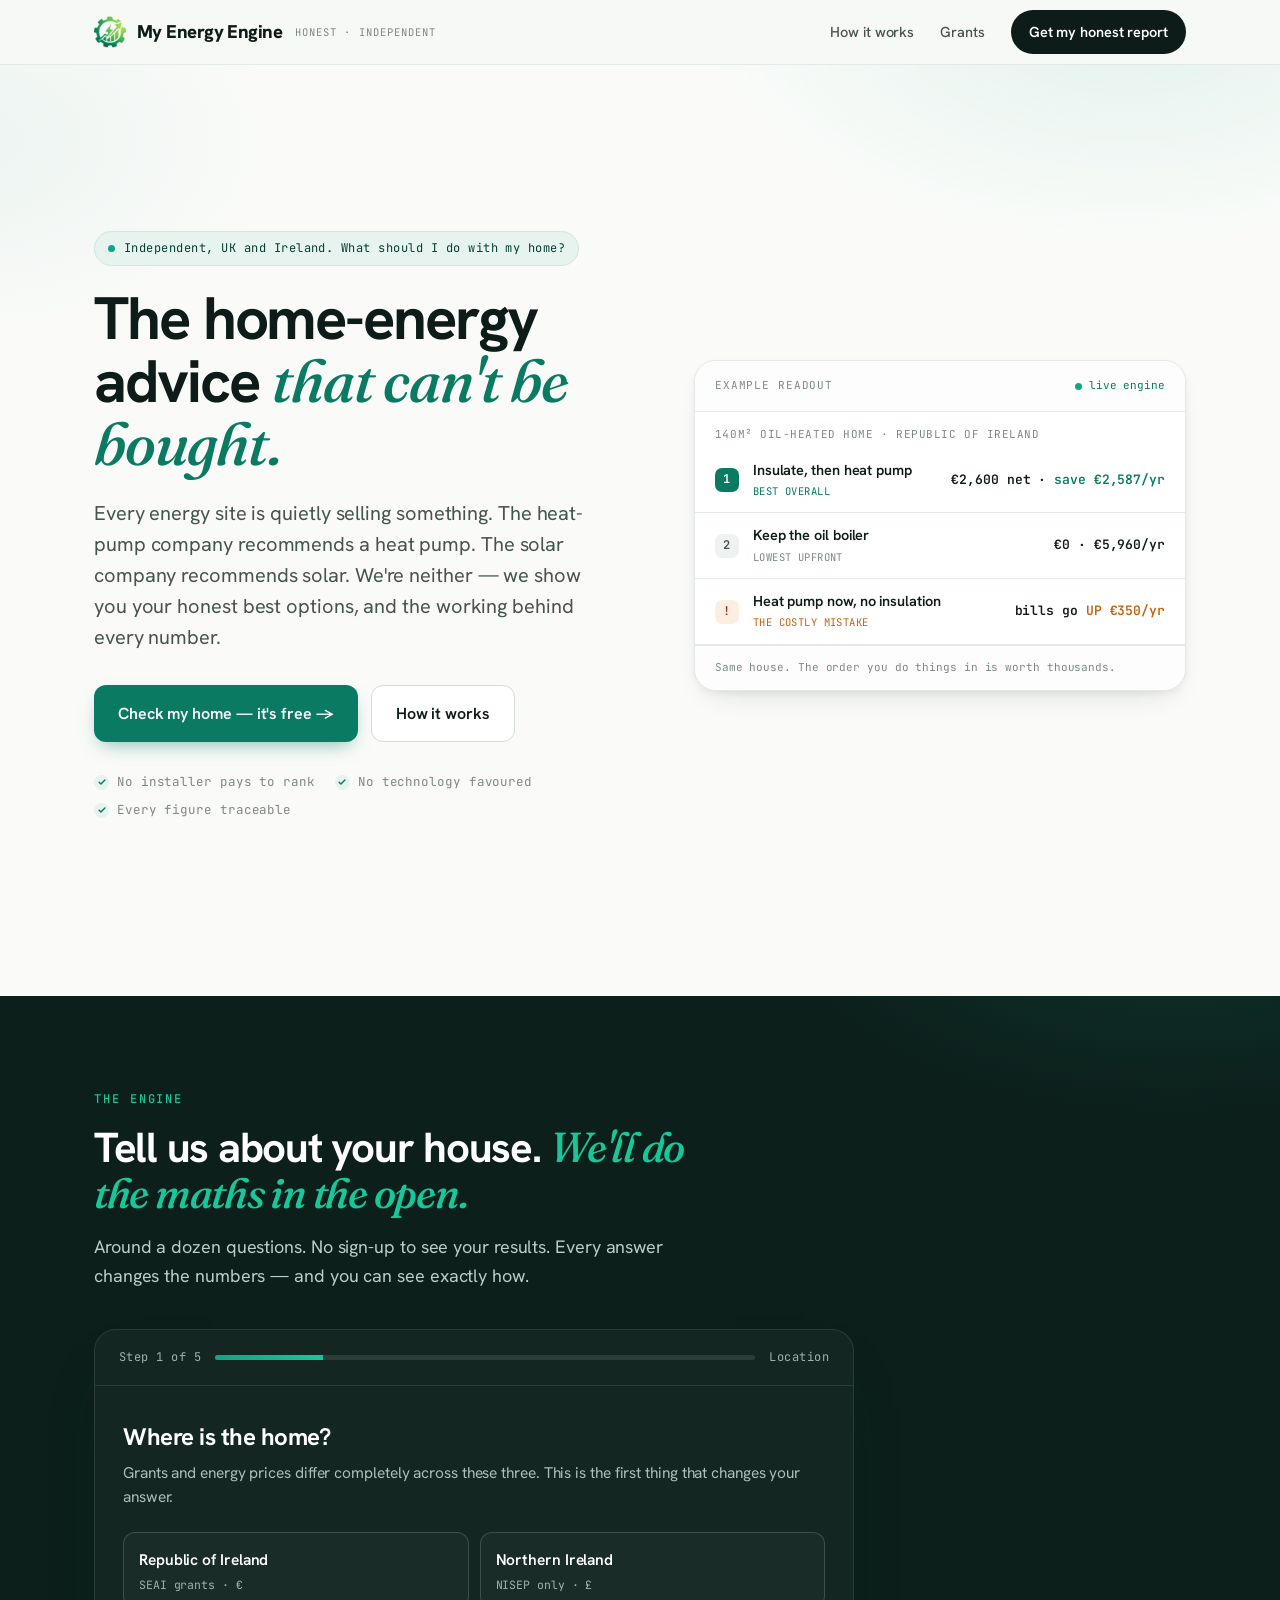
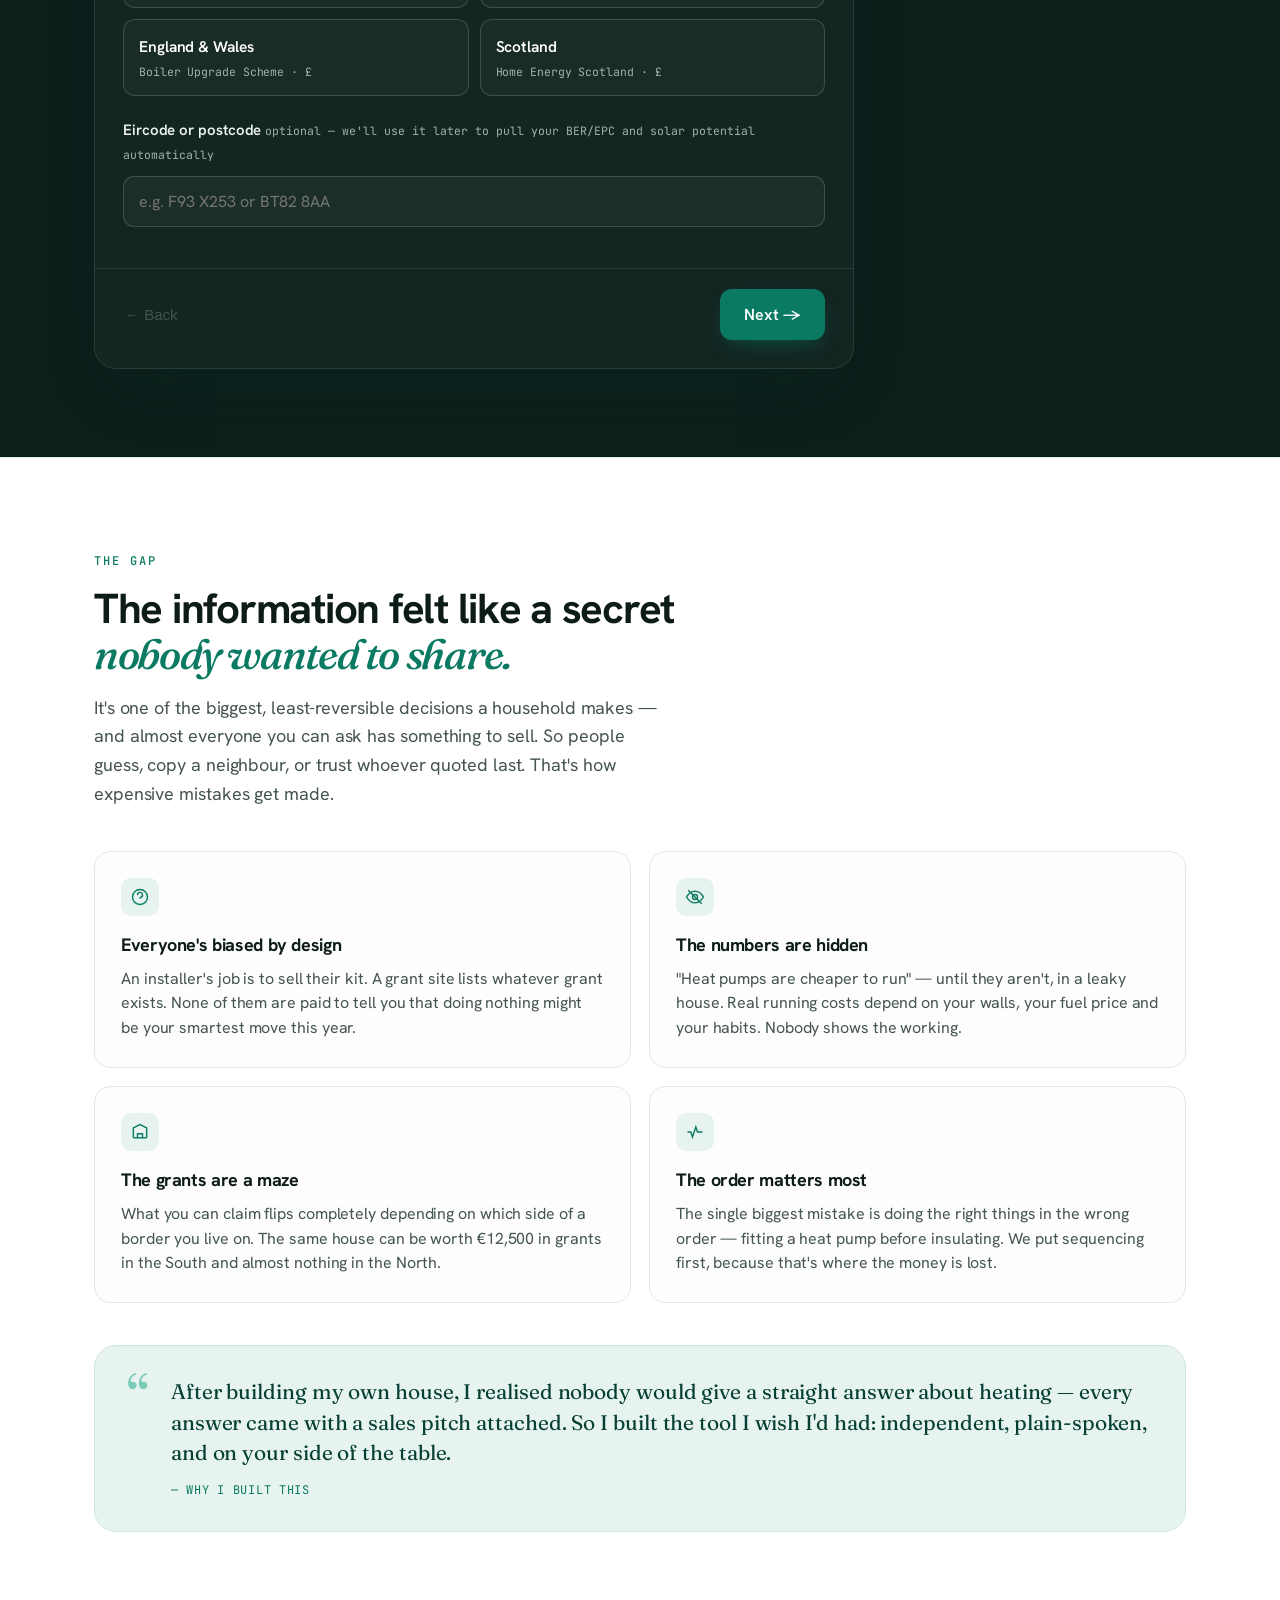
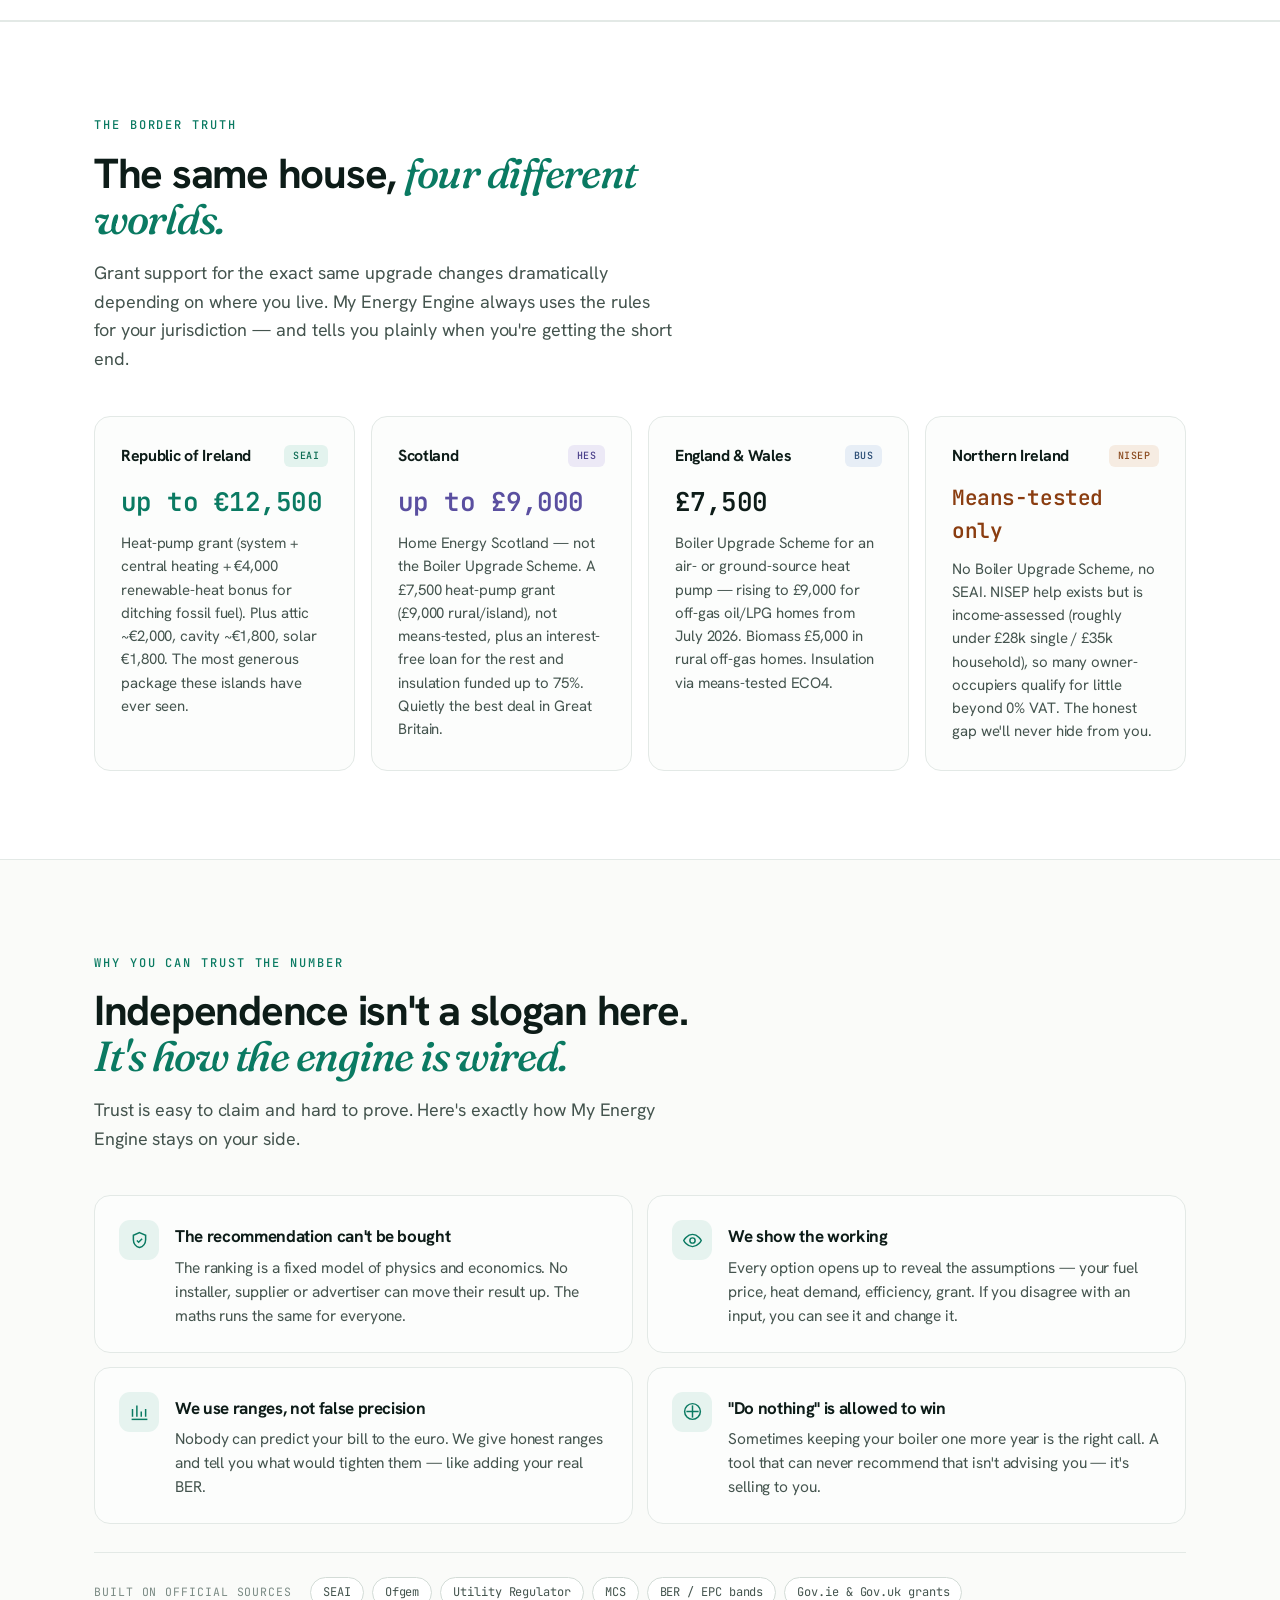
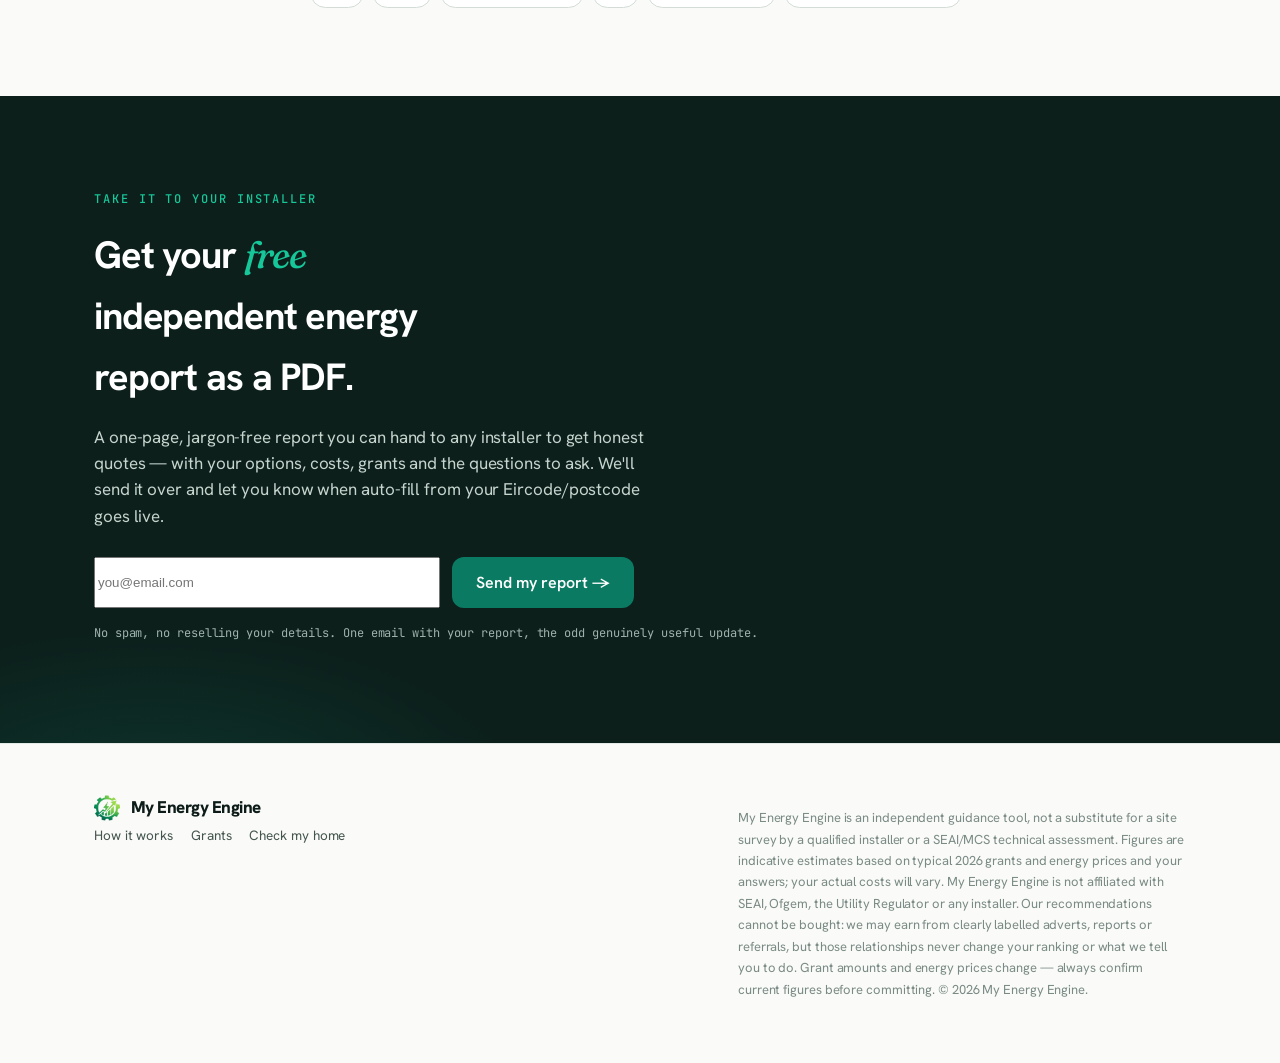
==== commit a37bee16: "Add files via upload" ====
--- a/index.html
+++ b/index.html
@@ -11,7 +11,12 @@
 <meta property="og:description" content="If it was my own money, what would I do with your house? An independent engine that shows its working and can't be bought.">
 <meta property="og:type" content="website">
 <meta property="og:locale" content="en_IE">
-<!-- og:image to add: 1200x630 og-image.png -->
+<meta property="og:image" content="https://myenergyengine.com/og-image.png">
+<meta property="og:image:width" content="1200">
+<meta property="og:image:height" content="630">
+<meta name="twitter:card" content="summary_large_image">
+<link rel="icon" type="image/png" href="favicon.png">
+<link rel="apple-touch-icon" href="logo-mark.png">
 <link rel="preconnect" href="https://fonts.googleapis.com">
 <link rel="preconnect" href="https://fonts.gstatic.com" crossorigin>
 <link href="https://fonts.googleapis.com/css2?family=Hanken+Grotesk:wght@400;500;600;700;800&family=Fraunces:ital,opsz,wght@0,9..144,400;0,9..144,500;0,9..144,600;1,9..144,400;1,9..144,500&family=JetBrains+Mono:wght@400;500;600&display=swap" rel="stylesheet">
@@ -54,7 +59,7 @@
   .bar{position:sticky;top:0;z-index:40;background:rgba(246,248,246,.82);backdrop-filter:saturate(160%) blur(12px);border-bottom:1px solid var(--line)}
   .bar .wrap{display:flex;align-items:center;justify-content:space-between;height:64px}
   .brand{display:flex;align-items:center;gap:11px;font-weight:800;font-size:18.5px;letter-spacing:-.03em;white-space:nowrap;min-width:0}
-  .seal{width:30px;height:30px;flex:0 0 auto;border-radius:9px;background:linear-gradient(150deg,var(--brand),var(--brand-2));display:flex;align-items:center;justify-content:center;box-shadow:0 4px 12px -4px rgba(10,122,98,.5)}
+  .seal{width:32px;height:32px;flex:0 0 auto;object-fit:contain;display:block}
   .seal svg{width:17px;height:17px}
   .brand small{font-family:"JetBrains Mono",monospace;font-weight:400;font-size:10.5px;letter-spacing:.1em;color:var(--muted);text-transform:uppercase;margin-left:2px}
   .bar nav{display:flex;align-items:center;gap:26px}
@@ -431,7 +436,7 @@
 <header class="bar">
   <div class="wrap">
     <div class="brand">
-      <span class="seal"><svg viewBox="0 0 24 24" fill="none"><path d="M5 13l4 4L19 7" stroke="#fff" stroke-width="2.4" stroke-linecap="round" stroke-linejoin="round"/></svg></span>
+      <img class="seal" src="logo-mark.png" alt="My Energy Engine" width="32" height="32">
       My Energy Engine <small>honest · independent</small>
     </div>
     <nav>
@@ -790,7 +795,7 @@
   <div class="wrap">
     <div>
       <div class="fbrand">
-        <span class="seal" style="width:26px;height:26px"><svg viewBox="0 0 24 24" fill="none"><path d="M5 13l4 4L19 7" stroke="#fff" stroke-width="2.4" stroke-linecap="round" stroke-linejoin="round"/></svg></span>
+        <img class="seal" src="logo-mark.png" alt="" width="26" height="26" style="width:26px;height:26px">
         My Energy Engine
       </div>
       <div class="flinks">
